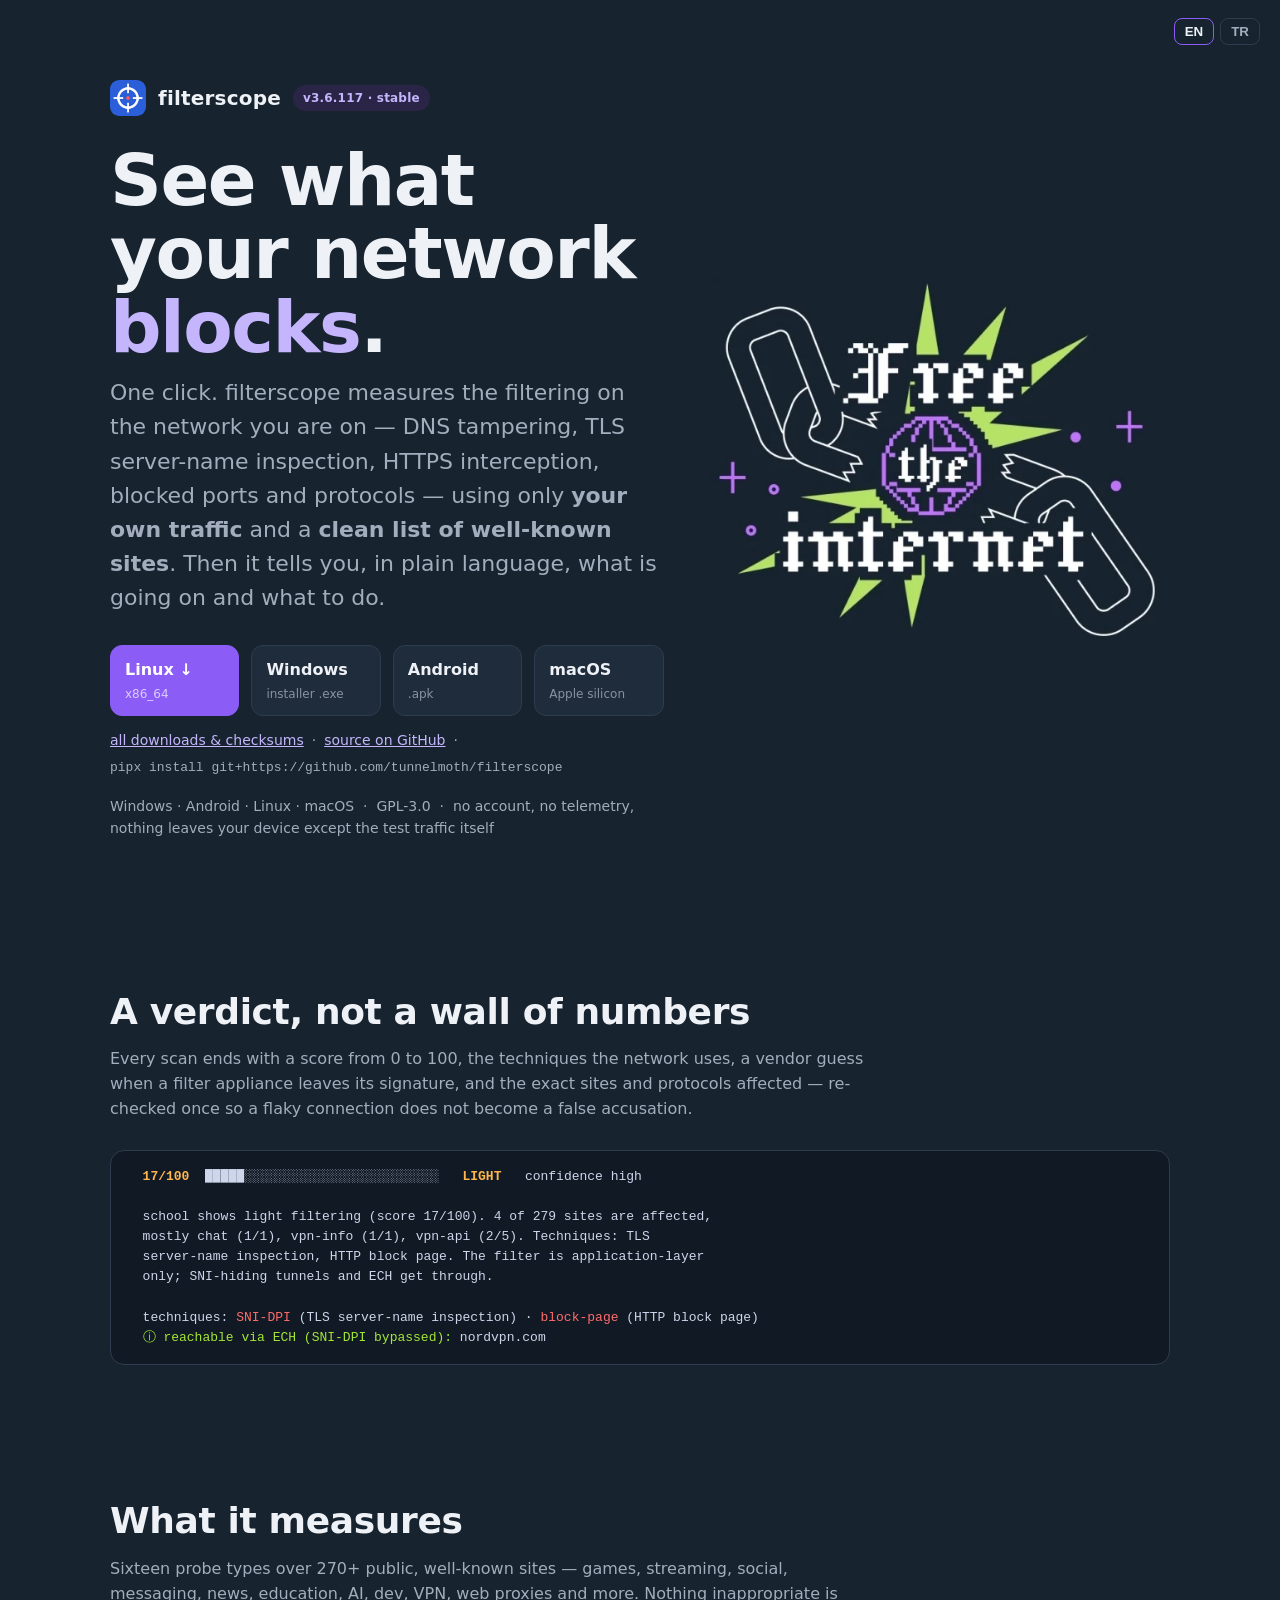
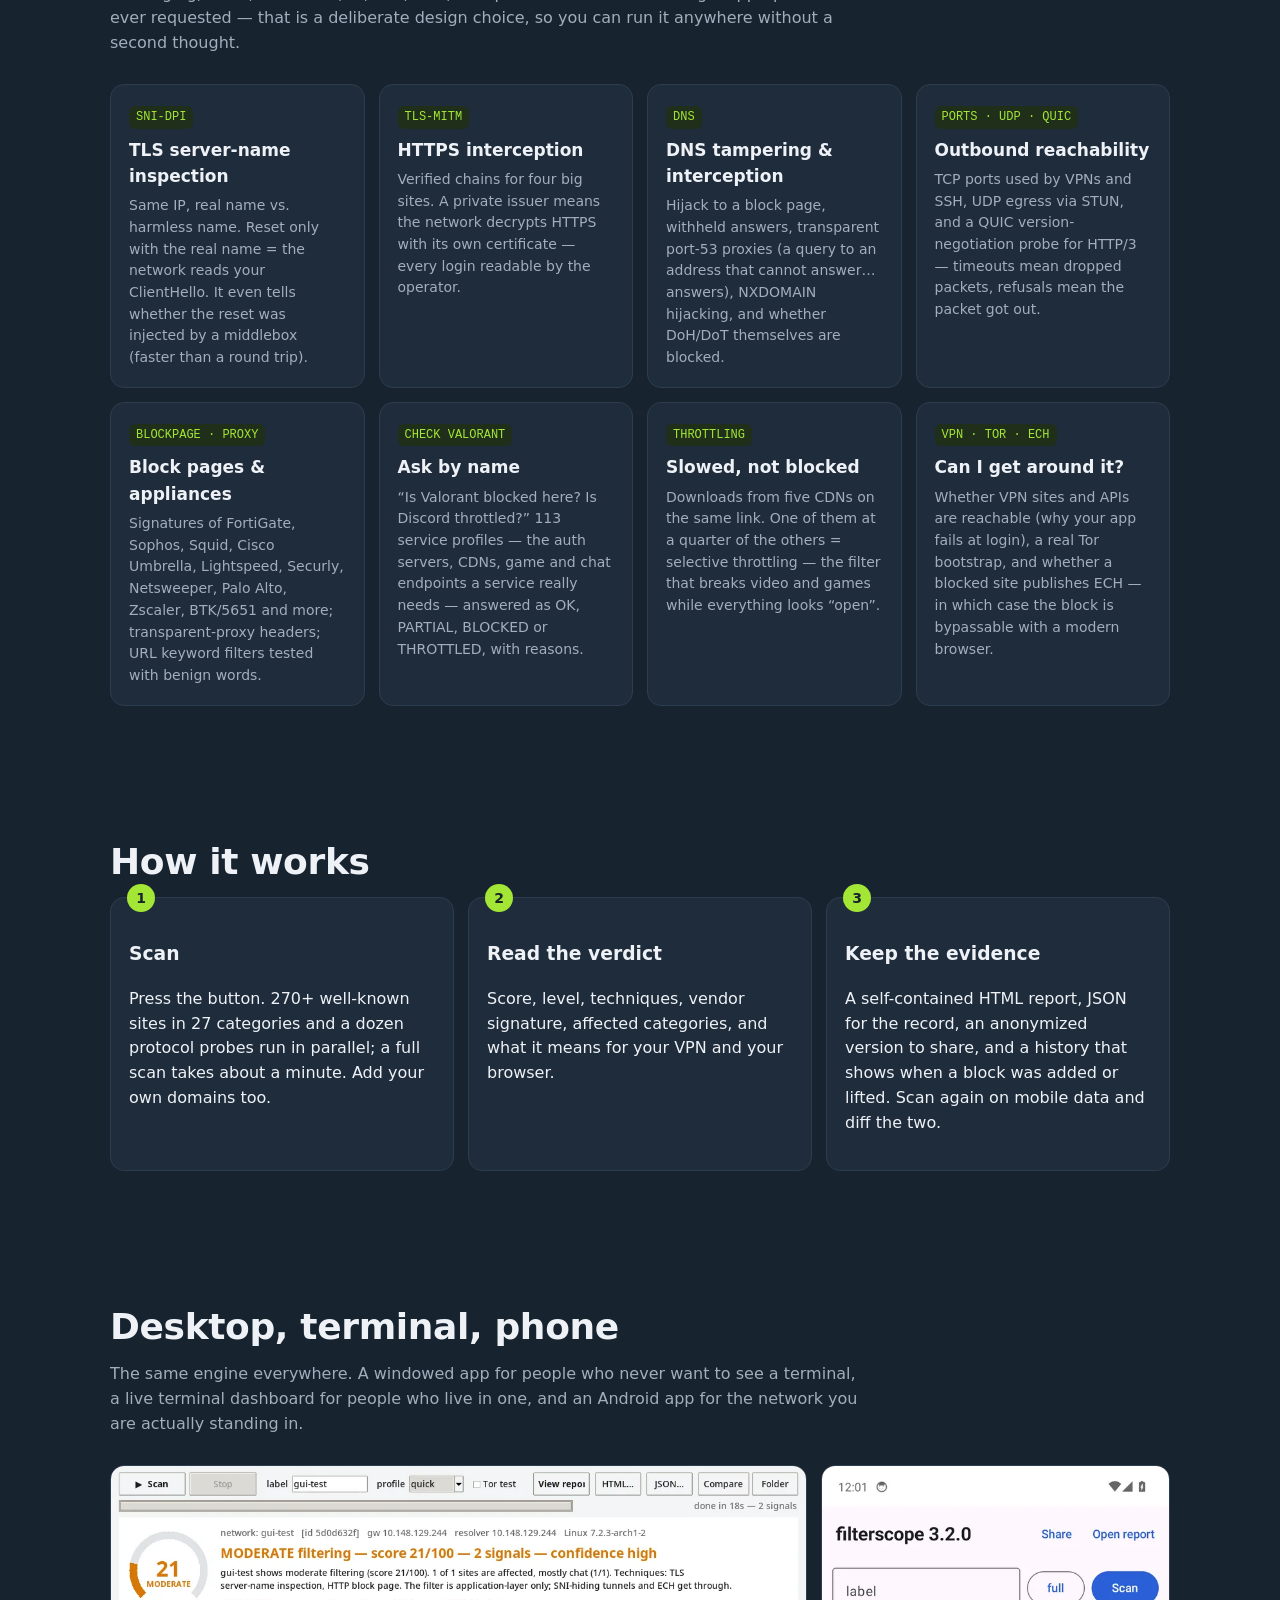
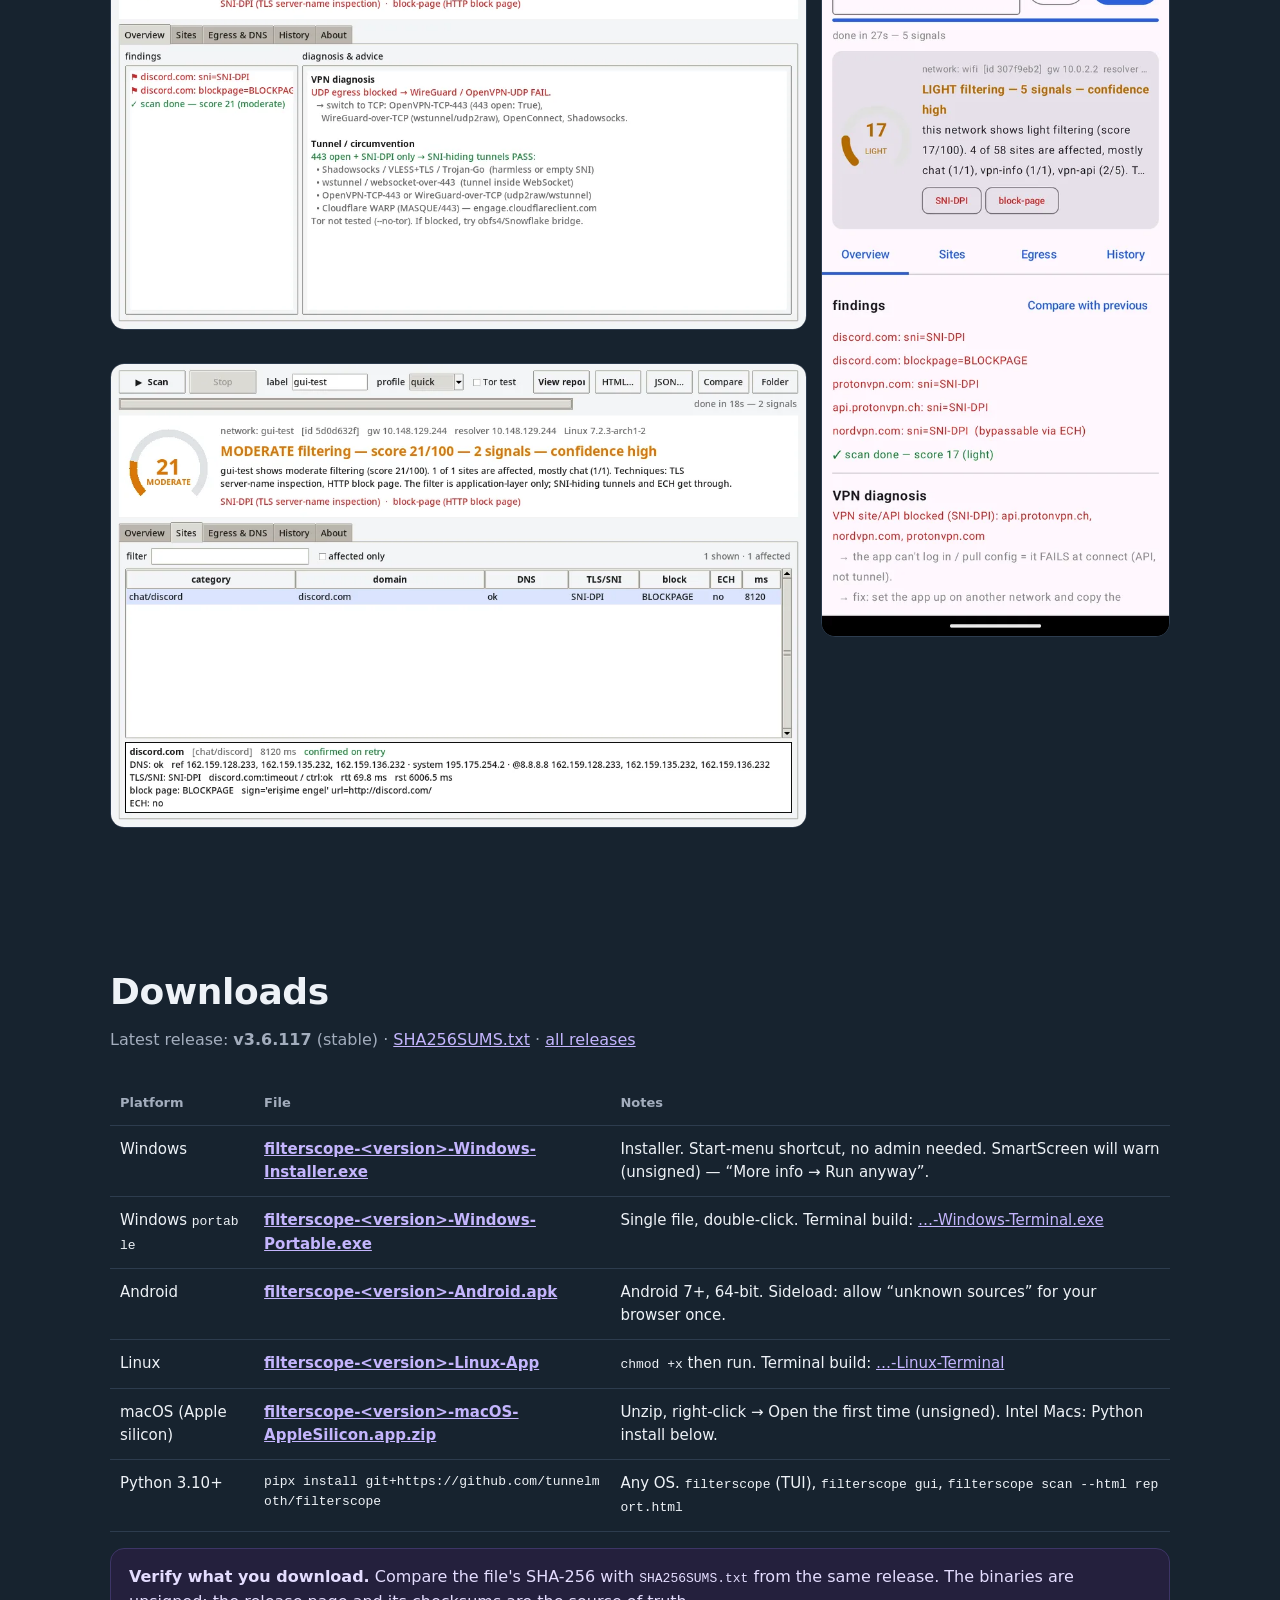
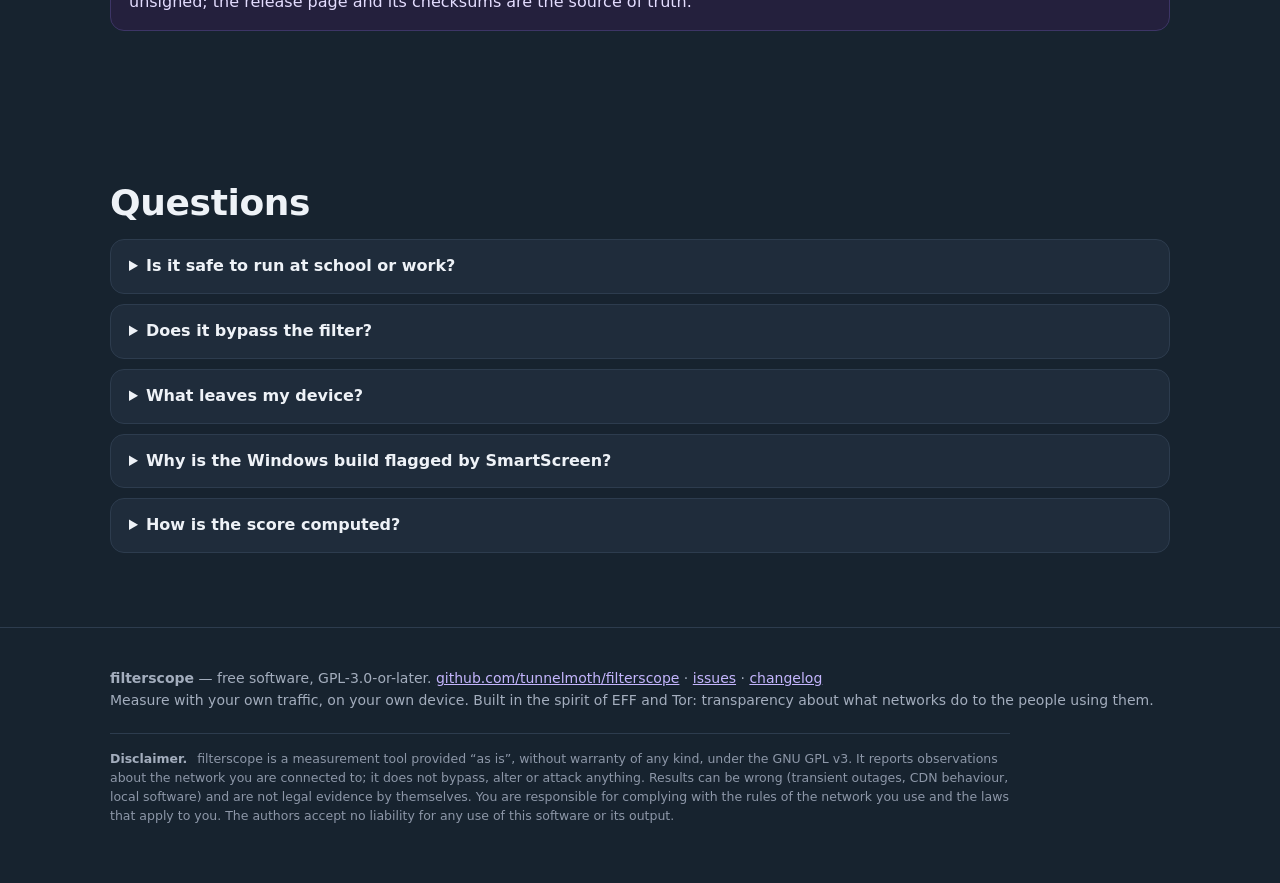
==== docs/index.html @ bafc552a "site: artwork cropped to content bounds" ====
<!doctype html>
<html lang="en">
<head>
<meta charset="utf-8">
<meta name="viewport" content="width=device-width,initial-scale=1">
<title>filterscope — see what your network blocks</title>
<meta name="description" content="filterscope measures the filtering and censorship on the network you are connected to, using only your own traffic and a clean list of well-known sites. Windows, Android, Linux, macOS. Free software.">
<meta property="og:title" content="filterscope — see what your network blocks">
<meta property="og:description" content="Measure DNS tampering, SNI-DPI, TLS interception, blocked ports and more. One click, evidence you can share.">
<meta property="og:image" content="assets/gui-overview.webp">
<meta http-equiv="Content-Security-Policy" content="default-src 'self'; connect-src https://api.github.com; img-src 'self' data:; style-src 'self'; script-src 'self'; base-uri 'none'; form-action 'none'; frame-ancestors 'none'">
<meta name="referrer" content="strict-origin-when-cross-origin">
<meta name="theme-color" content="#17232f">
<link rel="icon" href="assets/icon.png">
<link rel="stylesheet" href="assets/site.css?v=3.6.117">
</head>
<body>

<header class="hero">
  <div class="lang"><button id="lang-en" class="on" type="button">EN</button><button id="lang-tr" type="button">TR</button></div>
  <div class="wrap"><div class="txt">
    <div class="brand"><img src="assets/icon.png" alt=""> filterscope <span class="pill" id="ver">v3.6.117 · stable</span></div>
    <h1 data-en>See what your network <span>blocks</span>.</h1>
    <h1 data-tr>Ağının neyi <span>engellediğini</span> gör.</h1>
    <p class="lead" data-en>One click. filterscope measures the filtering on the network you are on — DNS tampering, TLS server-name inspection, HTTPS interception, blocked ports and protocols — using only <b>your own traffic</b> and a <b>clean list of well-known sites</b>. Then it tells you, in plain language, what is going on and what to do.</p>
    <p class="lead" data-tr>Tek tık. filterscope bağlı olduğun ağdaki filtrelemeyi ölçer — DNS kurcalama, TLS sunucu-adı denetimi (SNI-DPI), HTTPS'in kırılması, kapalı port ve protokoller — yalnızca <b>kendi trafiğinle</b> ve <b>temiz, tanınmış site listesiyle</b>. Sonra ne olduğunu ve ne yapabileceğini düz cümlelerle söyler.</p>
    <div class="cta" id="cta-row">
      <a class="btn plat" data-os="windows" data-asset="-Windows-Installer.exe" href="https://github.com/tunnelmoth/filterscope/releases/latest"><b>Windows</b><small>installer .exe</small></a>
      <a class="btn plat" data-os="android" data-asset="-Android.apk" href="https://github.com/tunnelmoth/filterscope/releases/latest"><b>Android</b><small>.apk</small></a>
      <a class="btn plat" data-os="linux" data-asset="-Linux-App" href="https://github.com/tunnelmoth/filterscope/releases/latest"><b>Linux</b><small>x86_64</small></a>
      <a class="btn plat" data-os="mac" data-asset="-macOS-AppleSilicon.app.zip" href="https://github.com/tunnelmoth/filterscope/releases/latest"><b>macOS</b><small>Apple silicon</small></a>
    </div>
    <div class="cta2">
      <a href="#downloads"><span data-en>all downloads &amp; checksums</span><span data-tr>tüm indirmeler ve sağlama toplamları</span></a> ·
      <a href="https://github.com/tunnelmoth/filterscope"><span data-en>source on GitHub</span><span data-tr>kaynak kod (GitHub)</span></a> ·
      <span class="mono">pipx install git+https://github.com/tunnelmoth/filterscope</span>
    </div>
    <div class="badges">Windows · Android · Linux · macOS &nbsp;·&nbsp; GPL-3.0 &nbsp;·&nbsp; <span data-en>no account, no telemetry, nothing leaves your device except the test traffic itself</span><span data-tr>hesap yok, telemetri yok; cihazından yalnızca test trafiğinin kendisi çıkar</span></div>
  </div>
  <img class="art" src="assets/bg.webp?v=3.6.117b" alt="" aria-hidden="true" width="562" height="460">
  </div>
</header>

<main class="wrap">

<section id="verdict">
  <h2 data-en>A verdict, not a wall of numbers</h2><h2 data-tr>Sayı yığını değil, hüküm</h2>
  <p class="sub" data-en>Every scan ends with a score from 0 to 100, the techniques the network uses, a vendor guess when a filter appliance leaves its signature, and the exact sites and protocols affected — re-checked once so a flaky connection does not become a false accusation.</p>
  <p class="sub" data-tr>Her tarama 0-100 arası bir skor, ağın kullandığı teknikler, filtre cihazı imza bırakıyorsa üretici tahmini ve etkilenen site/protokollerle biter — bağlantı dalgalanması yanlış suçlamaya dönüşmesin diye her bulgu bir kez daha doğrulanır.</p>
  <div class="verdict">  <b>17/100</b>  █████░░░░░░░░░░░░░░░░░░░░░░░░░   <b>LIGHT</b>   confidence high

  school shows light filtering (score 17/100). 4 of 279 sites are affected,
  mostly chat (1/1), vpn-info (1/1), vpn-api (2/5). Techniques: TLS
  server-name inspection, HTTP block page. The filter is application-layer
  only; SNI-hiding tunnels and ECH get through.

  techniques: <i>SNI-DPI</i> (TLS server-name inspection) · <i>block-page</i> (HTTP block page)
  <u>ⓘ reachable via ECH (SNI-DPI bypassed):</u> nordvpn.com</div>
</section>

<section id="what">
  <h2 data-en>What it measures</h2><h2 data-tr>Ne ölçer</h2>
  <p class="sub" data-en>Sixteen probe types over 270+ public, well-known sites — games, streaming, social, messaging, news, education, AI, dev, VPN, web proxies and more. Nothing inappropriate is ever requested — that is a deliberate design choice, so you can run it anywhere without a second thought.</p>
  <p class="sub" data-tr>270+ herkese açık, tanınmış site üzerinde on altı ölçüm türü — oyun, yayın, sosyal, mesajlaşma, haber, eğitim, AI, geliştirici, VPN, web proxy ve fazlası. Uygunsuz hiçbir şey istenmez — bilinçli bir tasarım kararı; her yerde gönül rahatlığıyla çalıştırabilirsin.</p>
  <div class="grid">
    <div class="card"><span class="k">SNI-DPI</span><h3 data-en>TLS server-name inspection</h3><h3 data-tr>TLS sunucu-adı denetimi</h3><p data-en>Same IP, real name vs. harmless name. Reset only with the real name = the network reads your ClientHello. It even tells whether the reset was injected by a middlebox (faster than a round trip).</p><p data-tr>Aynı IP, gerçek ad ile zararsız ad. Sadece gerçek adda kopuyorsa ağ ClientHello'nu okuyor demektir. Kopuşun yol üstündeki bir cihazdan enjekte edilip edilmediğini bile söyler (gidiş-dönüşten hızlı).</p></div>
    <div class="card"><span class="k">TLS-MITM</span><h3 data-en>HTTPS interception</h3><h3 data-tr>HTTPS'in kırılması</h3><p data-en>Verified chains for four big sites. A private issuer means the network decrypts HTTPS with its own certificate — every login readable by the operator.</p><p data-tr>Dört büyük site için doğrulanmış sertifika zinciri. Özel bir imzalayıcı çıkarsa ağ HTTPS'i kendi sertifikasıyla çözüyor — her giriş işletmeci tarafından okunabilir.</p></div>
    <div class="card"><span class="k">DNS</span><h3 data-en>DNS tampering &amp; interception</h3><h3 data-tr>DNS kurcalama ve müdahale</h3><p data-en>Hijack to a block page, withheld answers, transparent port-53 proxies (a query to an address that cannot answer… answers), NXDOMAIN hijacking, and whether DoH/DoT themselves are blocked.</p><p data-tr>Engel sayfasına yönlendirme, yutulan cevaplar, port-53'e transparan müdahale (cevap veremeyecek bir adrese sorgu… cevap veriyor), NXDOMAIN kaçırma ve DoH/DoT'un kendisinin engellenip engellenmediği.</p></div>
    <div class="card"><span class="k">PORTS · UDP · QUIC</span><h3 data-en>Outbound reachability</h3><h3 data-tr>Dışa erişim</h3><p data-en>TCP ports used by VPNs and SSH, UDP egress via STUN, and a QUIC version-negotiation probe for HTTP/3 — timeouts mean dropped packets, refusals mean the packet got out.</p><p data-tr>VPN ve SSH'nin kullandığı TCP portları, STUN ile UDP çıkışı ve HTTP/3 için QUIC sürüm-pazarlığı sondası — zaman aşımı düşürülen paket, red ise paketin çıkabildiği anlamına gelir.</p></div>
    <div class="card"><span class="k">BLOCKPAGE · PROXY</span><h3 data-en>Block pages &amp; appliances</h3><h3 data-tr>Engel sayfaları ve cihazlar</h3><p data-en>Signatures of FortiGate, Sophos, Squid, Cisco Umbrella, Lightspeed, Securly, Netsweeper, Palo Alto, Zscaler, BTK/5651 and more; transparent-proxy headers; URL keyword filters tested with benign words.</p><p data-tr>FortiGate, Sophos, Squid, Cisco Umbrella, Lightspeed, Securly, Netsweeper, Palo Alto, Zscaler, BTK/5651 ve daha fazlasının imzaları; transparan proxy başlıkları; zararsız kelimelerle test edilen URL anahtar-kelime filtreleri.</p></div>
    <div class="card"><span class="k">CHECK VALORANT</span><h3 data-en>Ask by name</h3><h3 data-tr>İsimle sor</h3><p data-en>“Is Valorant blocked here? Is Discord throttled?” 113 service profiles — the auth servers, CDNs, game and chat endpoints a service really needs — answered as OK, PARTIAL, BLOCKED or THROTTLED, with reasons.</p><p data-tr>“Valorant burada engelli mi? Discord kısılıyor mu?” 113 servis profili — bir servisin gerçekten ihtiyaç duyduğu auth sunucuları, CDN'ler, oyun ve sohbet uç noktaları — OK, KISMEN, ENGELLİ veya KISITLI olarak, nedenleriyle.</p></div>
    <div class="card"><span class="k">THROTTLING</span><h3 data-en>Slowed, not blocked</h3><h3 data-tr>Engellenmemiş, kısılmış</h3><p data-en>Downloads from five CDNs on the same link. One of them at a quarter of the others = selective throttling — the filter that breaks video and games while everything looks “open”.</p><p data-tr>Aynı hat üzerinden beş CDN'den indirme. Biri diğerlerinin çeyreğindeyse seçici kısıtlama var — her şey “açık” görünürken videoyu ve oyunu bozan filtre.</p></div>
    <div class="card"><span class="k">VPN · TOR · ECH</span><h3 data-en>Can I get around it?</h3><h3 data-tr>Aşabilir miyim?</h3><p data-en>Whether VPN sites and APIs are reachable (why your app fails at login), a real Tor bootstrap, and whether a blocked site publishes ECH — in which case the block is bypassable with a modern browser.</p><p data-tr>VPN siteleri ve API'leri erişilebilir mi (uygulaman neden girişte takılıyor), gerçek bir Tor bootstrap'i ve engelli sitenin ECH yayınlayıp yayınlamadığı — yayınlıyorsa engel modern bir tarayıcıyla aşılabilir.</p></div>
  </div>
</section>

<section id="how">
  <h2 data-en>How it works</h2><h2 data-tr>Nasıl çalışır</h2>
  <div class="steps">
    <div class="step"><h3 data-en>Scan</h3><h3 data-tr>Tara</h3><p data-en>Press the button. 270+ well-known sites in 27 categories and a dozen protocol probes run in parallel; a full scan takes about a minute. Add your own domains too.</p><p data-tr>Düğmeye bas. 27 kategoride 270+ tanınmış site ve bir düzine protokol sondası paralel koşar; tam tarama yaklaşık bir dakika. Kendi domainlerini de ekleyebilirsin.</p></div>
    <div class="step"><h3 data-en>Read the verdict</h3><h3 data-tr>Hükmü oku</h3><p data-en>Score, level, techniques, vendor signature, affected categories, and what it means for your VPN and your browser.</p><p data-tr>Skor, seviye, teknikler, üretici imzası, etkilenen kategoriler ve VPN'in ile tarayıcın için ne anlama geldiği.</p></div>
    <div class="step"><h3 data-en>Keep the evidence</h3><h3 data-tr>Kanıtı sakla</h3><p data-en>A self-contained HTML report, JSON for the record, an anonymized version to share, and a history that shows when a block was added or lifted. Scan again on mobile data and diff the two.</p><p data-tr>Kendi başına açılan HTML rapor, kayıt için JSON, paylaşmak için anonim sürüm ve engelin ne zaman eklenip kaldırıldığını gösteren geçmiş. Mobil veride tekrar tara, ikisini karşılaştır.</p></div>
  </div>
</section>

<section id="shots">
  <h2 data-en>Desktop, terminal, phone</h2><h2 data-tr>Masaüstü, terminal, telefon</h2>
  <p class="sub" data-en>The same engine everywhere. A windowed app for people who never want to see a terminal, a live terminal dashboard for people who live in one, and an Android app for the network you are actually standing in.</p>
  <p class="sub" data-tr>Her yerde aynı motor. Terminal görmek istemeyenler için pencereli uygulama, terminalde yaşayanlar için canlı pano ve gerçekten içinde durduğun ağ için Android uygulaması.</p>
  <div class="shots">
    <div><img src="assets/gui-overview.webp" alt="filterscope desktop window: score gauge, verdict, findings and advice" loading="lazy"><br><br><img src="assets/gui-sites.webp" alt="filterscope desktop window: sites tab with per-site DNS / TLS-SNI / block page verdicts" loading="lazy"></div>
    <div><img src="assets/android.webp" alt="filterscope Android app showing a scan result" loading="lazy"></div>
  </div>
</section>

<section id="downloads">
  <h2 data-en>Downloads</h2><h2 data-tr>İndir</h2>
  <p class="sub"><span data-en>Latest release:</span><span data-tr>Son sürüm:</span> <b id="ver2">v3.6.117</b> (stable) · <a id="sums" data-asset="SHA256SUMS.txt" href="https://github.com/tunnelmoth/filterscope/releases/latest">SHA256SUMS.txt</a> · <a href="https://github.com/tunnelmoth/filterscope/releases">all releases</a></p>
  <div class="tablewrap"><table id="dl">
    <thead><tr><th data-en>Platform</th><th data-tr>Platform</th><th data-en>File</th><th data-tr>Dosya</th><th data-en>Notes</th><th data-tr>Not</th></tr></thead>
    <tbody>
      <tr><td>Windows</td><td><a class="dl" data-asset="-Windows-Installer.exe" href="https://github.com/tunnelmoth/filterscope/releases/latest">filterscope-&lt;version&gt;-Windows-Installer.exe</a></td><td data-en>Installer. Start-menu shortcut, no admin needed. SmartScreen will warn (unsigned) — “More info → Run anyway”.</td><td data-tr>Kurulum. Başlat menüsü kısayolu, yönetici gerekmez. SmartScreen uyarır (imzasız) — “Daha fazla bilgi → Yine de çalıştır”.</td></tr>
      <tr><td>Windows <span class="mono">portable</span></td><td><a class="dl" data-asset="-Windows-Portable.exe" href="https://github.com/tunnelmoth/filterscope/releases/latest">filterscope-&lt;version&gt;-Windows-Portable.exe</a></td><td data-en>Single file, double-click. Terminal build: <a data-asset="-Windows-Terminal.exe" href="https://github.com/tunnelmoth/filterscope/releases/latest">…-Windows-Terminal.exe</a></td><td data-tr>Tek dosya, çift tık. Terminal sürümü: <a data-asset="-Windows-Terminal.exe" href="https://github.com/tunnelmoth/filterscope/releases/latest">…-Windows-Terminal.exe</a></td></tr>
      <tr><td>Android</td><td><a class="dl" data-asset="-Android.apk" href="https://github.com/tunnelmoth/filterscope/releases/latest">filterscope-&lt;version&gt;-Android.apk</a></td><td data-en>Android 7+, 64-bit. Sideload: allow “unknown sources” for your browser once.</td><td data-tr>Android 7+, 64-bit. Elle kurulum: tarayıcın için “bilinmeyen kaynaklar”a bir kez izin ver.</td></tr>
      <tr><td>Linux</td><td><a class="dl" data-asset="-Linux-App" href="https://github.com/tunnelmoth/filterscope/releases/latest">filterscope-&lt;version&gt;-Linux-App</a></td><td data-en><span class="mono">chmod +x</span> then run. Terminal build: <a data-asset="-Linux-Terminal" href="https://github.com/tunnelmoth/filterscope/releases/latest">…-Linux-Terminal</a></td><td data-tr><span class="mono">chmod +x</span> sonra çalıştır. Terminal sürümü: <a data-asset="-Linux-Terminal" href="https://github.com/tunnelmoth/filterscope/releases/latest">…-Linux-Terminal</a></td></tr>
      <tr><td>macOS (Apple silicon)</td><td><a class="dl" data-asset="-macOS-AppleSilicon.app.zip" href="https://github.com/tunnelmoth/filterscope/releases/latest">filterscope-&lt;version&gt;-macOS-AppleSilicon.app.zip</a></td><td data-en>Unzip, right-click → Open the first time (unsigned). Intel Macs: Python install below.</td><td data-tr>Aç, ilk seferde sağ tık → Aç (imzasız). Intel Mac: aşağıdaki Python kurulumu.</td></tr>
      <tr><td>Python 3.10+</td><td class="mono">pipx install git+https://github.com/tunnelmoth/filterscope</td><td data-en>Any OS. <span class="mono">filterscope</span> (TUI), <span class="mono">filterscope gui</span>, <span class="mono">filterscope scan --html report.html</span></td><td data-tr>Her OS. <span class="mono">filterscope</span> (TUI), <span class="mono">filterscope gui</span>, <span class="mono">filterscope scan --html rapor.html</span></td></tr>
    </tbody>
  </table></div>
  <p class="note" style="margin-top:16px" data-en><b>Verify what you download.</b> Compare the file's SHA-256 with <span class="mono">SHA256SUMS.txt</span> from the same release. The binaries are unsigned; the release page and its checksums are the source of truth.</p>
  <p class="note" style="margin-top:16px" data-tr><b>İndirdiğini doğrula.</b> Dosyanın SHA-256'sını aynı sürümdeki <span class="mono">SHA256SUMS.txt</span> ile karşılaştır. İkili dosyalar imzasız; gerçek kaynak release sayfası ve sağlama toplamlarıdır.</p>
</section>

<section id="faq" class="faq">
  <h2 data-en>Questions</h2><h2 data-tr>Sorular</h2>
  <details><summary data-en>Is it safe to run at school or work?</summary><summary data-tr>Okulda / işte çalıştırmak güvenli mi?</summary><p data-en>It only connects to well-known public sites (Wikipedia, BBC, GitHub, Signal, Khan Academy, WHO…) and public test endpoints, the way a browser would. It never requests inappropriate content and never tries to break anything — it observes. Whether you are allowed to run software on a given network is a question for that network's rules, not for us.</p><p data-tr>Yalnızca tanınmış herkese açık sitelere (Wikipedia, BBC, GitHub, Signal, Khan Academy, WHO…) ve herkese açık test uç noktalarına, bir tarayıcı gibi bağlanır. Asla uygunsuz içerik istemez, hiçbir şeyi kırmaya çalışmaz — gözlemler. Bir ağda yazılım çalıştırmaya izinli olup olmadığın o ağın kurallarına bağlıdır.</p></details>
  <details><summary data-en>Does it bypass the filter?</summary><summary data-tr>Filtreyi aşıyor mu?</summary><p data-en>No. It measures and explains. The advice section tells you which kinds of tunnel would or would not work on this network, and the Linux build can drive Cloudflare WARP — but filterscope itself changes nothing on your device or the network.</p><p data-tr>Hayır. Ölçer ve açıklar. Tavsiye bölümü bu ağda hangi tür tünelin çalışıp çalışmayacağını söyler, Linux sürümü Cloudflare WARP'ı sürebilir — ama filterscope'un kendisi cihazında veya ağda hiçbir şeyi değiştirmez.</p></details>
  <details><summary data-en>What leaves my device?</summary><summary data-tr>Cihazımdan ne çıkıyor?</summary><p data-en>Only the test traffic itself: DNS queries, TLS handshakes and small HTTP requests to the sites in the list, plus one request to 1.1.1.1 to learn your public country and Cloudflare colo. No account, no telemetry, no reporting server. Reports stay in a folder on your device until you share them.</p><p data-tr>Yalnızca test trafiğinin kendisi: listedeki sitelere DNS sorguları, TLS el sıkışmaları ve küçük HTTP istekleri, artı ülke ve Cloudflare noktanı öğrenmek için 1.1.1.1'e tek istek. Hesap yok, telemetri yok, rapor sunucusu yok. Raporlar sen paylaşana kadar cihazındaki bir klasörde durur.</p></details>
  <details><summary data-en>Why is the Windows build flagged by SmartScreen?</summary><summary data-tr>Windows sürümünü SmartScreen neden işaretliyor?</summary><p data-en>Because it is not code-signed with a paid certificate. Verify the SHA-256 against the release's checksum file, then “More info → Run anyway”. The full source is on GitHub and the binaries are built by GitHub's own CI from that source.</p><p data-tr>Ücretli bir sertifikayla kod-imzalı olmadığı için. SHA-256'yı sürümün sağlama dosyasıyla doğrula, sonra “Daha fazla bilgi → Yine de çalıştır”. Kaynağın tamamı GitHub'da; ikili dosyaları GitHub'ın kendi CI'ı o kaynaktan derler.</p></details>
  <details><summary data-en>How is the score computed?</summary><summary data-tr>Skor nasıl hesaplanıyor?</summary><p data-en>Share of affected sites (up to 50 points, damped for small scans) + a weight per technique (TLS interception weighs most) + 2 per blocked port, capped at 100. 0 clean · 1-19 light · 20-44 moderate · 45-69 heavy · 70+ severe. Every positive site result is re-tested once; results that do not reproduce are dropped.</p><p data-tr>Etkilenen site oranı (en fazla 50 puan, küçük taramalarda sönümlü) + teknik başına ağırlık (HTTPS kırma en ağırı) + engelli port başına 2, üst sınır 100. 0 temiz · 1-19 hafif · 20-44 orta · 45-69 ağır · 70+ şiddetli. Pozitif her site sonucu bir kez daha test edilir; tekrar etmeyenler düşer.</p></details>
</section>

</main>

<footer><div class="wrap">
  <div><b>filterscope</b> — <span data-en>free software, GPL-3.0-or-later.</span><span data-tr>özgür yazılım, GPL-3.0-or-later.</span> <a href="https://github.com/tunnelmoth/filterscope">github.com/tunnelmoth/filterscope</a> · <a href="https://github.com/tunnelmoth/filterscope/issues">issues</a> · <a href="https://github.com/tunnelmoth/filterscope/blob/main/CHANGELOG.md">changelog</a></div>
  <div style="margin-top:8px" data-en>Measure with your own traffic, on your own device. Built in the spirit of EFF and Tor: transparency about what networks do to the people using them.</div>
  <div style="margin-top:8px" data-tr>Kendi trafiğinle, kendi cihazında ölç. EFF ve Tor ruhuyla: ağların, kullananlarına ne yaptığı konusunda şeffaflık.</div>
  <div class="disclaimer">
    <b data-en>Disclaimer.</b><b data-tr>Sorumluluk reddi.</b>
    <span data-en>filterscope is a measurement tool provided “as is”, without warranty of any kind, under the GNU GPL v3. It reports observations about the network you are connected to; it does not bypass, alter or attack anything. Results can be wrong (transient outages, CDN behaviour, local software) and are not legal evidence by themselves. You are responsible for complying with the rules of the network you use and the laws that apply to you. The authors accept no liability for any use of this software or its output.</span>
    <span data-tr>filterscope bir ölçüm aracıdır; GNU GPL v3 altında, hiçbir garanti olmaksızın “olduğu gibi” sunulur. Bağlı olduğun ağa ilişkin gözlemleri raporlar; hiçbir şeyi aşmaz, değiştirmez veya saldırmaz. Sonuçlar hatalı olabilir (geçici kesintiler, CDN davranışı, yerel yazılımlar) ve tek başına hukuki delil değildir. Kullandığın ağın kurallarına ve tabi olduğun yasalara uymak senin sorumluluğundadır. Yazarlar bu yazılımın veya çıktısının herhangi bir kullanımından sorumluluk kabul etmez.</span>
  </div>
</div></footer>

<script src="assets/site.js?v=3.6.117"></script>
</body>
</html>
---- docs/assets/site.css ----
:root{--bg:#17232f;--fg:#eef2f7;--mut:#a3adbd;--acc:#8b5cf6;--acc2:#c4b5fd;--ok:#a3e635;--bad:#ff6b6b;--warn:#ffb74d;--card:#1f2c3b;--line:#2d3c4e;--r:14px}
*{box-sizing:border-box}html{scroll-behavior:smooth}
html,body{overflow-x:hidden;max-width:100%}
body{margin:0;font:16px/1.55 system-ui,-apple-system,"Segoe UI",Roboto,sans-serif;background:var(--bg);color:var(--fg)}
a{color:var(--acc2)}
.wrap{max-width:1100px;margin:0 auto;padding:0 20px}
header.hero{position:relative;min-height:88vh;display:flex;align-items:center;overflow:hidden;background:var(--bg)}
header.hero .wrap{position:relative;padding:80px 20px;width:100%;display:flex;align-items:center;gap:40px}
header.hero .art{display:block;flex:0 1 480px;max-width:min(480px,44%);width:100%;height:auto}
header.hero .txt{flex:1 1 520px;max-width:760px;min-width:0}
header.hero .txt h1,header.hero .txt .lead{max-width:600px}
@media(max-width:900px){header.hero .wrap{flex-direction:column-reverse;gap:24px;padding-top:56px}header.hero .art{flex:none;width:min(100%,360px);height:auto}}
.brand{display:flex;align-items:center;gap:12px;font-weight:700;font-size:20px;letter-spacing:.2px}
.brand img{width:36px;height:36px;border-radius:9px}
h1{font-size:clamp(38px,7vw,72px);line-height:1.02;margin:28px 0 12px;letter-spacing:-.02em}
h1 span{color:var(--acc2)}
.lead{font-size:clamp(17px,2.2vw,22px);color:var(--mut);max-width:720px;margin:0 0 30px}
.cta{display:flex;flex-wrap:wrap;gap:12px;align-items:center}
.btn{display:inline-flex;align-items:center;gap:10px;padding:14px 22px;border-radius:12px;font-weight:700;text-decoration:none;border:1px solid var(--line);color:var(--fg);background:var(--card);transition:.15s}
.btn:hover{transform:translateY(-1px);border-color:var(--acc)}
.btn.primary{background:var(--acc);border-color:var(--acc);color:#fff;font-size:18px;padding:16px 26px}
.btn.primary:hover{background:#7c4ce6}
.btn small{display:block;font-weight:400;font-size:12px;opacity:.8}
.pill{display:inline-block;padding:4px 10px;border-radius:999px;background:#2a2447;color:var(--acc2);font-size:12px;font-weight:600;margin-right:6px}
.badges{margin-top:18px;color:var(--mut);font-size:14px}
section{padding:64px 0}
h2{font-size:clamp(26px,3.5vw,36px);margin:0 0 8px;letter-spacing:-.01em}
.sub{color:var(--mut);margin:0 0 28px;max-width:760px}
.grid{display:grid;grid-template-columns:repeat(auto-fit,minmax(250px,1fr));gap:14px}
.card{background:var(--card);border:1px solid var(--line);border-radius:var(--r);padding:18px}
.card h3{margin:0 0 6px;font-size:17px}.card p{margin:0;color:var(--mut);font-size:14px}
.card .k{display:inline-block;font-family:ui-monospace,Menlo,Consolas,monospace;font-size:12px;color:var(--ok);background:#1f2f1a;padding:2px 7px;border-radius:6px;margin-bottom:8px}
.steps{display:grid;grid-template-columns:repeat(auto-fit,minmax(240px,1fr));gap:14px;counter-reset:s}
.step{position:relative;padding:22px 18px 18px 18px;background:var(--card);border:1px solid var(--line);border-radius:var(--r)}
.step::before{counter-increment:s;content:counter(s);position:absolute;top:-14px;left:16px;width:28px;height:28px;border-radius:50%;background:var(--ok);color:#17232f;font-weight:800;display:grid;place-items:center;font-size:14px}
.shots{display:grid;grid-template-columns:2fr 1fr;gap:14px;align-items:start}
.shots img{width:100%;border-radius:var(--r);border:1px solid var(--line);background:#000}
@media(max-width:800px){.shots{grid-template-columns:1fr}}
.verdict{font-family:ui-monospace,Menlo,Consolas,monospace;font-size:13px;background:#111a24;border:1px solid var(--line);border-radius:var(--r);padding:16px;overflow:auto;white-space:pre;color:#cdd6ea}
.verdict b{color:var(--warn)}.verdict i{color:var(--bad);font-style:normal}.verdict u{color:var(--ok);text-decoration:none}
table{width:100%;border-collapse:collapse;font-size:15px}
td,th{padding:12px 10px;border-bottom:1px solid var(--line);text-align:left;vertical-align:top}th{color:var(--mut);font-weight:600;font-size:13px}
td a.dl{font-weight:700}
.note{background:#24203d;border:1px solid #3d3566;border-radius:var(--r);padding:16px 18px;color:#e4ddff}
.faq details{background:var(--card);border:1px solid var(--line);border-radius:var(--r);padding:14px 18px;margin-bottom:10px}
.faq summary{cursor:pointer;font-weight:700}.faq p{color:var(--mut);margin:10px 0 0}
footer{padding:40px 0 60px;color:var(--mut);font-size:14px;border-top:1px solid var(--line)}
.lang{position:absolute;top:18px;right:20px;display:flex;gap:6px}
.lang button{background:transparent;border:1px solid var(--line);color:var(--mut);border-radius:8px;padding:5px 10px;cursor:pointer;font-weight:600}
.lang button.on{color:var(--fg);border-color:var(--acc)}
[data-tr]{display:none}html[lang="tr"] [data-en]{display:none}html[lang="tr"] [data-tr]{display:revert}
html[lang="tr"] span[data-tr],html[lang="tr"] a[data-tr],html[lang="tr"] b[data-tr]{display:inline}
.mono{font-family:ui-monospace,Menlo,Consolas,monospace;font-size:13px;word-break:break-all}
.tablewrap{overflow-x:auto;-webkit-overflow-scrolling:touch}
.verdict{max-width:100%}
header.hero{min-height:min(88vh,900px)}

.cta{max-width:760px}
.btn.plat{flex-direction:column;align-items:flex-start;gap:2px;padding:12px 14px;flex:1 1 calc(25% - 9px);min-width:0}
@media(max-width:560px){.btn.plat{flex-basis:calc(50% - 6px)}}
.btn.plat b{font-size:16px}.btn.plat small{color:var(--mut)}
.btn.plat.here{background:var(--acc);border-color:var(--acc);color:#fff}.btn.plat.here small{color:#efe9ff}
.btn.plat.here b::after{content:" ↓"}
.cta2{margin-top:14px;color:var(--mut);font-size:14px;display:flex;flex-wrap:wrap;gap:6px 8px;align-items:center}
.disclaimer{margin-top:22px;padding-top:16px;border-top:1px solid var(--line);font-size:12.5px;line-height:1.5;color:#8d97a8;max-width:900px}
.disclaimer b{color:var(--mut);margin-right:6px}
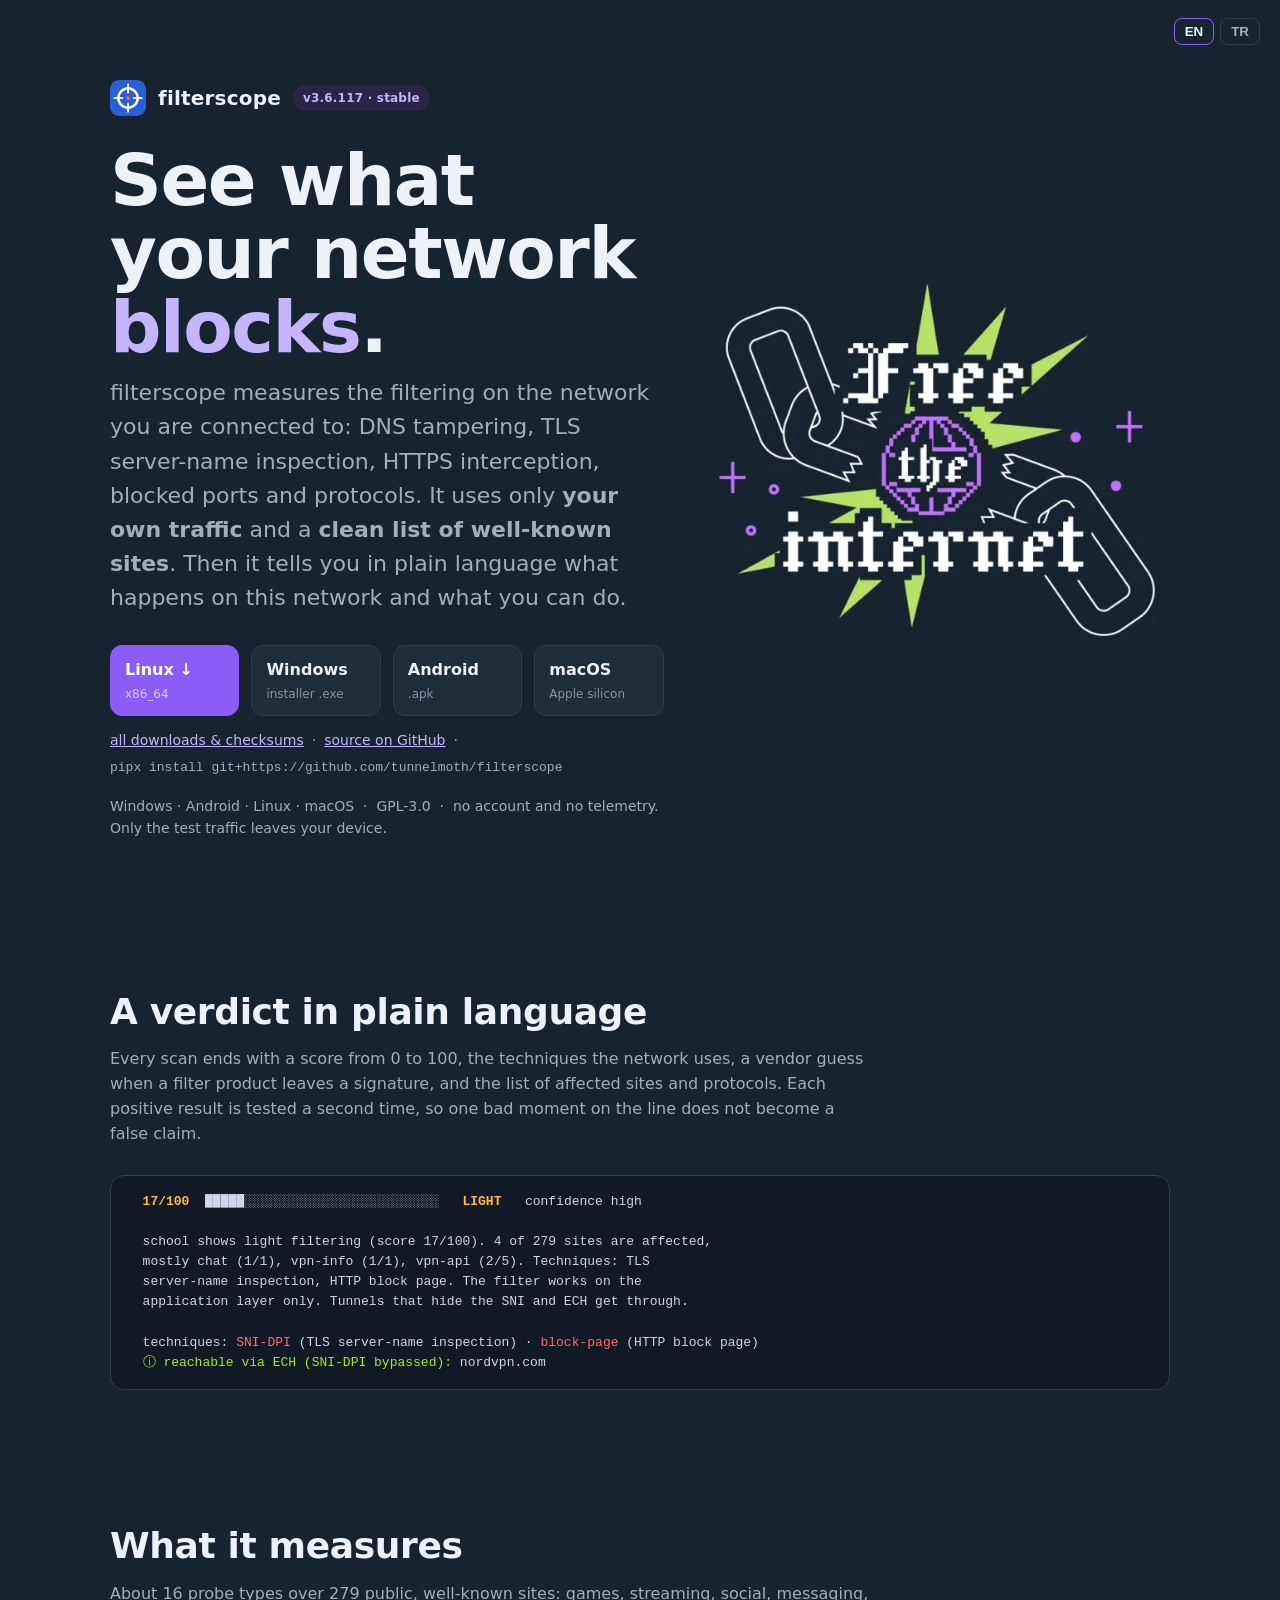
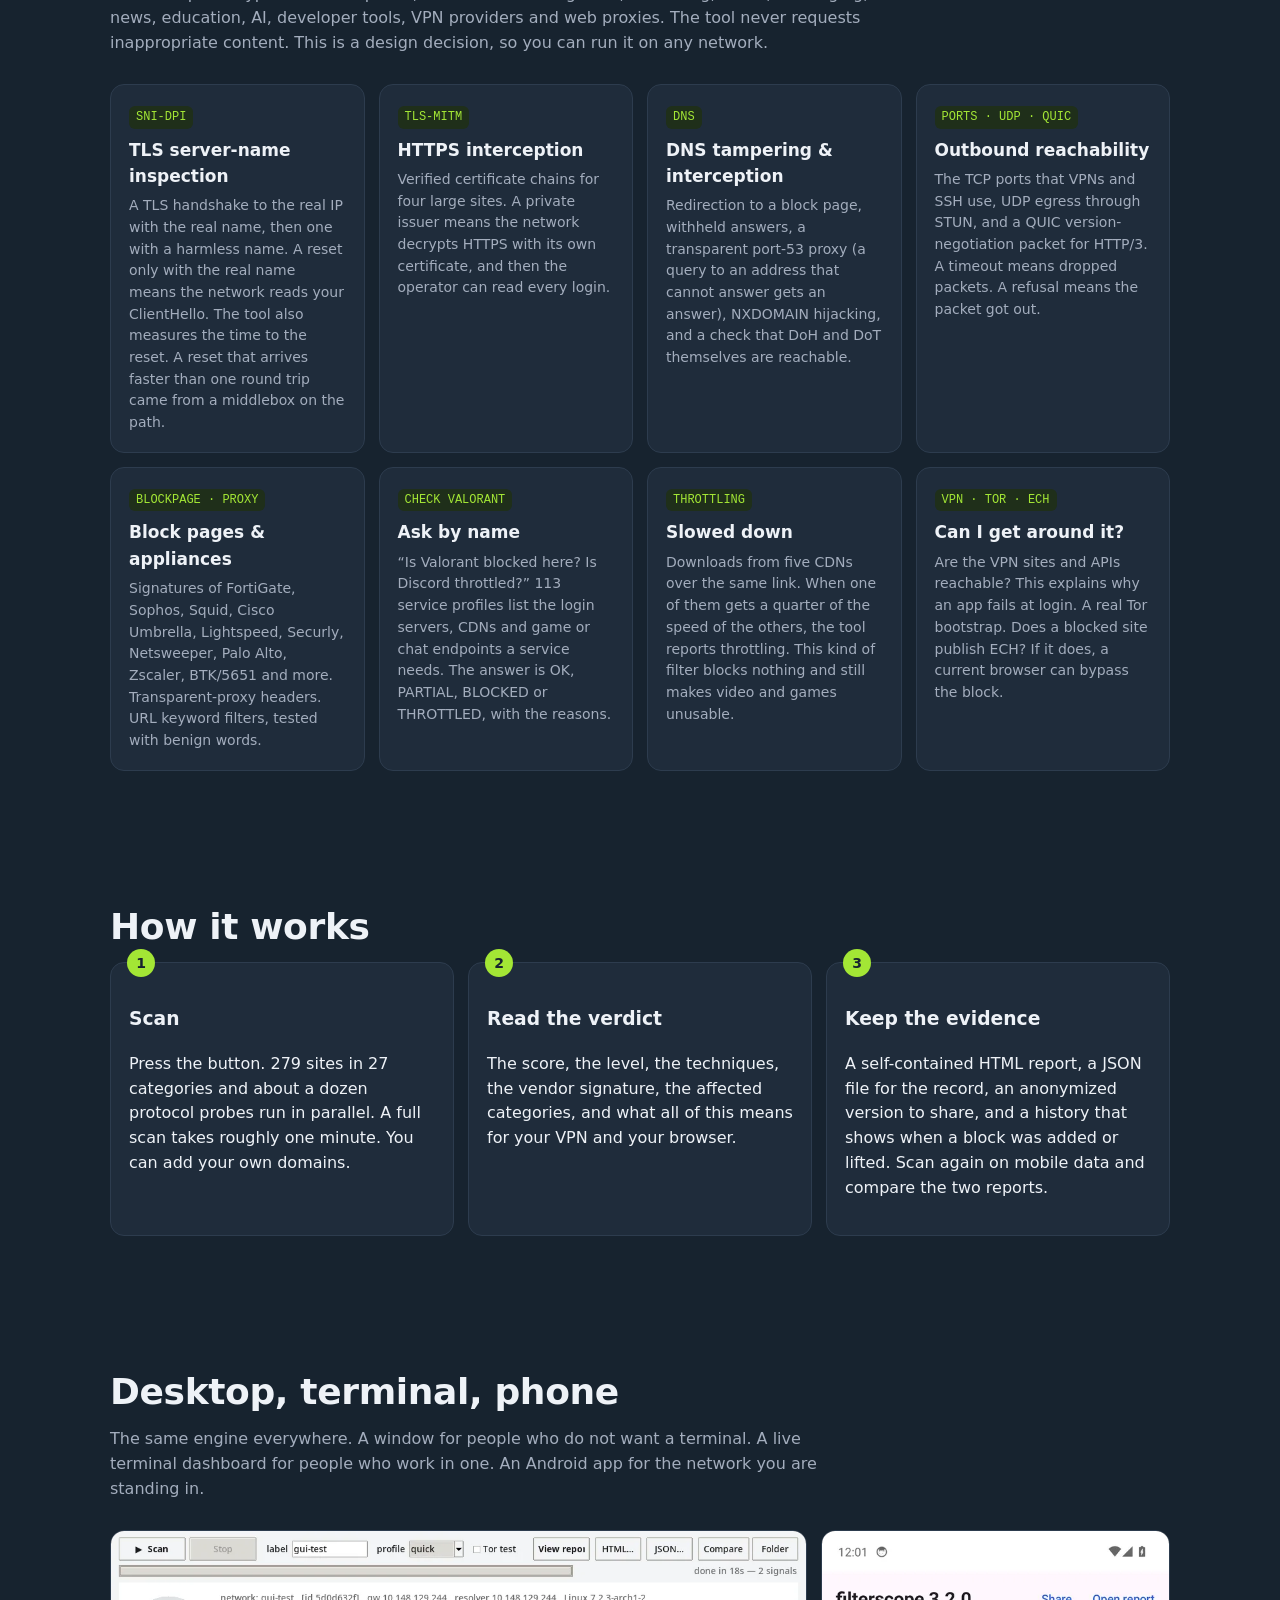
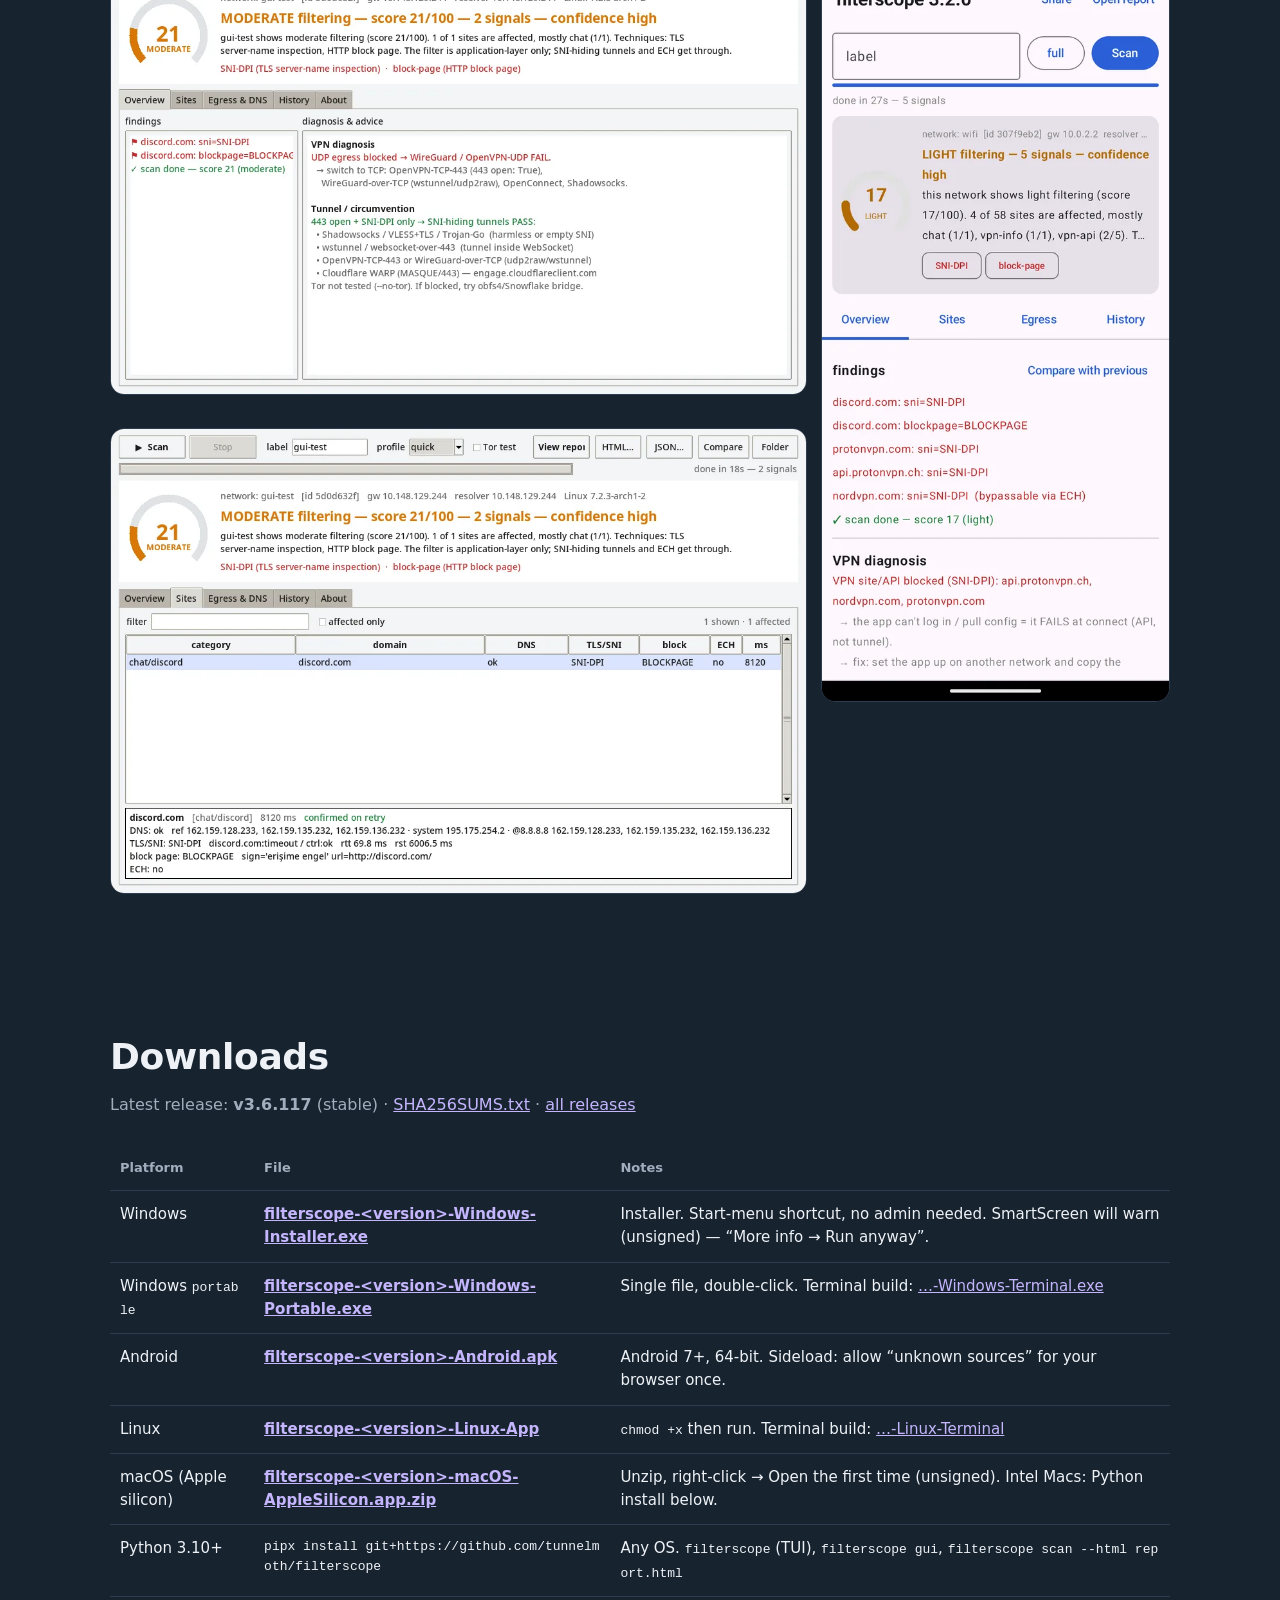
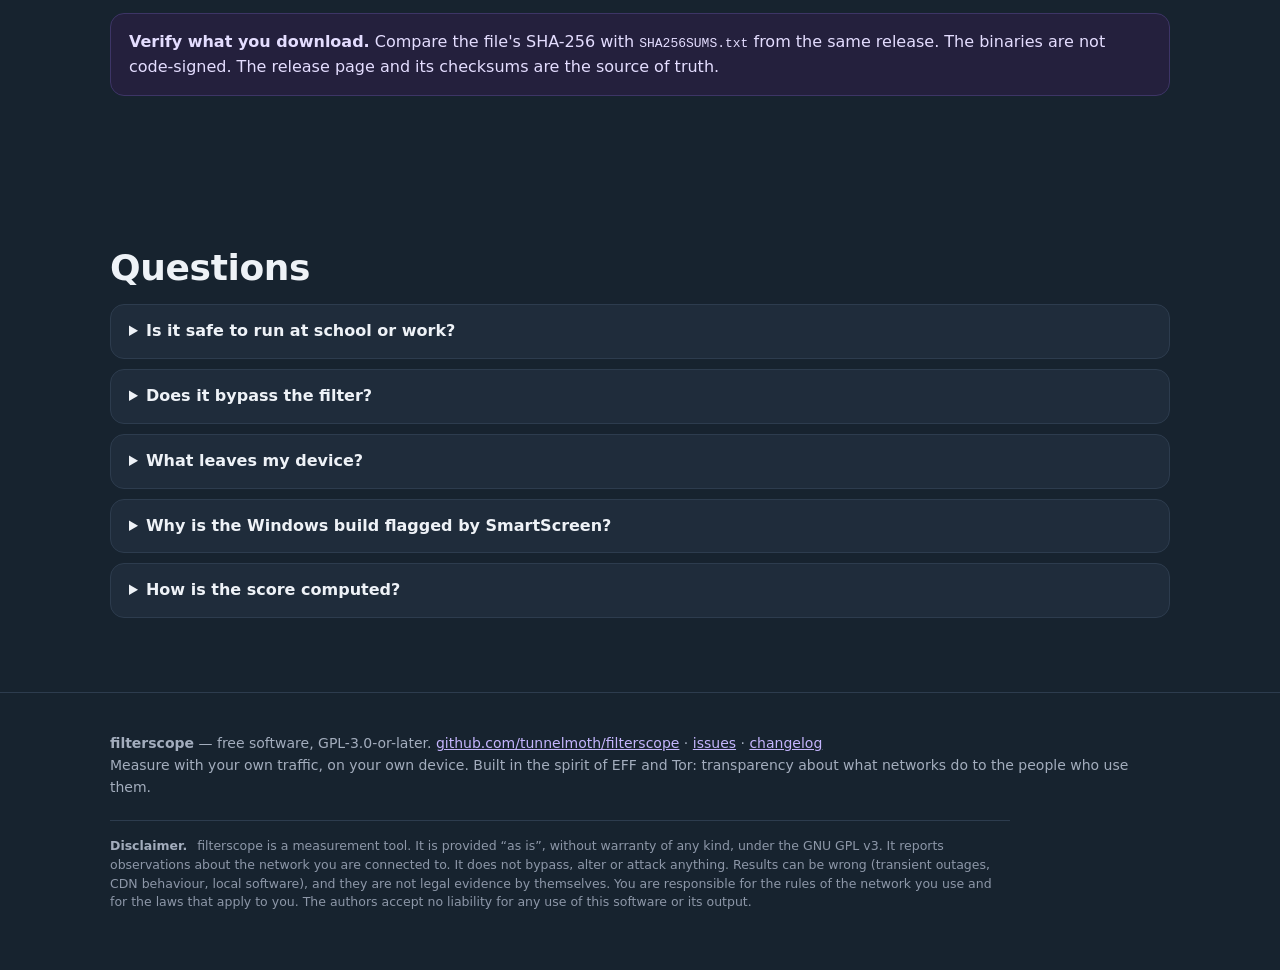
==== commit 32cbab1a: "docs and strings: STE100 register across site (EN/TR), app strings, About/help, SECURITY.md, changel" ====
--- a/docs/index.html
+++ b/docs/index.html
@@ -22,8 +22,8 @@
     <div class="brand"><img src="assets/icon.png" alt=""> filterscope <span class="pill" id="ver">v3.6.117 · stable</span></div>
     <h1 data-en>See what your network <span>blocks</span>.</h1>
     <h1 data-tr>Ağının neyi <span>engellediğini</span> gör.</h1>
-    <p class="lead" data-en>One click. filterscope measures the filtering on the network you are on — DNS tampering, TLS server-name inspection, HTTPS interception, blocked ports and protocols — using only <b>your own traffic</b> and a <b>clean list of well-known sites</b>. Then it tells you, in plain language, what is going on and what to do.</p>
-    <p class="lead" data-tr>Tek tık. filterscope bağlı olduğun ağdaki filtrelemeyi ölçer — DNS kurcalama, TLS sunucu-adı denetimi (SNI-DPI), HTTPS'in kırılması, kapalı port ve protokoller — yalnızca <b>kendi trafiğinle</b> ve <b>temiz, tanınmış site listesiyle</b>. Sonra ne olduğunu ve ne yapabileceğini düz cümlelerle söyler.</p>
+    <p class="lead" data-en>filterscope measures the filtering on the network you are connected to: DNS tampering, TLS server-name inspection, HTTPS interception, blocked ports and protocols. It uses only <b>your own traffic</b> and a <b>clean list of well-known sites</b>. Then it tells you in plain language what happens on this network and what you can do.</p>
+    <p class="lead" data-tr>filterscope, bağlı olduğun ağdaki filtrelemeyi ölçer: DNS kurcalama, TLS sunucu-adı denetimi, HTTPS'in kırılması, kapalı port ve protokoller. Yalnızca <b>kendi trafiğini</b> ve <b>temiz, tanınmış bir site listesini</b> kullanır. Sonra bu ağda ne olduğunu ve ne yapabileceğini düz cümlelerle söyler.</p>
     <div class="cta" id="cta-row">
       <a class="btn plat" data-os="windows" data-asset="-Windows-Installer.exe" href="https://github.com/tunnelmoth/filterscope/releases/latest"><b>Windows</b><small>installer .exe</small></a>
       <a class="btn plat" data-os="android" data-asset="-Android.apk" href="https://github.com/tunnelmoth/filterscope/releases/latest"><b>Android</b><small>.apk</small></a>
@@ -35,7 +35,7 @@
       <a href="https://github.com/tunnelmoth/filterscope"><span data-en>source on GitHub</span><span data-tr>kaynak kod (GitHub)</span></a> ·
       <span class="mono">pipx install git+https://github.com/tunnelmoth/filterscope</span>
     </div>
-    <div class="badges">Windows · Android · Linux · macOS &nbsp;·&nbsp; GPL-3.0 &nbsp;·&nbsp; <span data-en>no account, no telemetry, nothing leaves your device except the test traffic itself</span><span data-tr>hesap yok, telemetri yok; cihazından yalnızca test trafiğinin kendisi çıkar</span></div>
+    <div class="badges">Windows · Android · Linux · macOS &nbsp;·&nbsp; GPL-3.0 &nbsp;·&nbsp; <span data-en>no account and no telemetry. Only the test traffic leaves your device.</span><span data-tr>hesap yok, telemetri yok. Cihazından yalnızca test trafiği çıkar.</span></div>
   </div>
   <img class="art" src="assets/bg.webp?v=3.6.117b" alt="" aria-hidden="true" width="562" height="460">
   </div>
@@ -44,15 +44,15 @@
 <main class="wrap">
 
 <section id="verdict">
-  <h2 data-en>A verdict, not a wall of numbers</h2><h2 data-tr>Sayı yığını değil, hüküm</h2>
-  <p class="sub" data-en>Every scan ends with a score from 0 to 100, the techniques the network uses, a vendor guess when a filter appliance leaves its signature, and the exact sites and protocols affected — re-checked once so a flaky connection does not become a false accusation.</p>
-  <p class="sub" data-tr>Her tarama 0-100 arası bir skor, ağın kullandığı teknikler, filtre cihazı imza bırakıyorsa üretici tahmini ve etkilenen site/protokollerle biter — bağlantı dalgalanması yanlış suçlamaya dönüşmesin diye her bulgu bir kez daha doğrulanır.</p>
+  <h2 data-en>A verdict in plain language</h2><h2 data-tr>Düz cümlelerle bir hüküm</h2>
+  <p class="sub" data-en>Every scan ends with a score from 0 to 100, the techniques the network uses, a vendor guess when a filter product leaves a signature, and the list of affected sites and protocols. Each positive result is tested a second time, so one bad moment on the line does not become a false claim.</p>
+  <p class="sub" data-tr>Her tarama 0 ile 100 arasında bir skor, ağın kullandığı teknikler, filtre ürünü imza bırakıyorsa bir üretici tahmini ve etkilenen site ve protokol listesiyle biter. Her pozitif sonuç ikinci kez test edilir. Böylece hattaki tek bir kötü an yanlış bir iddiaya dönüşmez.</p>
   <div class="verdict">  <b>17/100</b>  █████░░░░░░░░░░░░░░░░░░░░░░░░░   <b>LIGHT</b>   confidence high
 
   school shows light filtering (score 17/100). 4 of 279 sites are affected,
   mostly chat (1/1), vpn-info (1/1), vpn-api (2/5). Techniques: TLS
-  server-name inspection, HTTP block page. The filter is application-layer
-  only; SNI-hiding tunnels and ECH get through.
+  server-name inspection, HTTP block page. The filter works on the
+  application layer only. Tunnels that hide the SNI and ECH get through.
 
   techniques: <i>SNI-DPI</i> (TLS server-name inspection) · <i>block-page</i> (HTTP block page)
   <u>ⓘ reachable via ECH (SNI-DPI bypassed):</u> nordvpn.com</div>
@@ -60,33 +60,33 @@
 
 <section id="what">
   <h2 data-en>What it measures</h2><h2 data-tr>Ne ölçer</h2>
-  <p class="sub" data-en>Sixteen probe types over 270+ public, well-known sites — games, streaming, social, messaging, news, education, AI, dev, VPN, web proxies and more. Nothing inappropriate is ever requested — that is a deliberate design choice, so you can run it anywhere without a second thought.</p>
-  <p class="sub" data-tr>270+ herkese açık, tanınmış site üzerinde on altı ölçüm türü — oyun, yayın, sosyal, mesajlaşma, haber, eğitim, AI, geliştirici, VPN, web proxy ve fazlası. Uygunsuz hiçbir şey istenmez — bilinçli bir tasarım kararı; her yerde gönül rahatlığıyla çalıştırabilirsin.</p>
+  <p class="sub" data-en>About 16 probe types over 279 public, well-known sites: games, streaming, social, messaging, news, education, AI, developer tools, VPN providers and web proxies. The tool never requests inappropriate content. This is a design decision, so you can run it on any network.</p>
+  <p class="sub" data-tr>279 herkese açık, tanınmış site üzerinde yaklaşık 16 ölçüm türü: oyun, yayın, sosyal, mesajlaşma, haber, eğitim, yapay zekâ, geliştirici araçları, VPN sağlayıcıları ve web proxy'ler. Araç hiçbir zaman uygunsuz içerik istemez. Bu bir tasarım kararıdır, bu yüzden her ağda çalıştırabilirsin.</p>
   <div class="grid">
-    <div class="card"><span class="k">SNI-DPI</span><h3 data-en>TLS server-name inspection</h3><h3 data-tr>TLS sunucu-adı denetimi</h3><p data-en>Same IP, real name vs. harmless name. Reset only with the real name = the network reads your ClientHello. It even tells whether the reset was injected by a middlebox (faster than a round trip).</p><p data-tr>Aynı IP, gerçek ad ile zararsız ad. Sadece gerçek adda kopuyorsa ağ ClientHello'nu okuyor demektir. Kopuşun yol üstündeki bir cihazdan enjekte edilip edilmediğini bile söyler (gidiş-dönüşten hızlı).</p></div>
-    <div class="card"><span class="k">TLS-MITM</span><h3 data-en>HTTPS interception</h3><h3 data-tr>HTTPS'in kırılması</h3><p data-en>Verified chains for four big sites. A private issuer means the network decrypts HTTPS with its own certificate — every login readable by the operator.</p><p data-tr>Dört büyük site için doğrulanmış sertifika zinciri. Özel bir imzalayıcı çıkarsa ağ HTTPS'i kendi sertifikasıyla çözüyor — her giriş işletmeci tarafından okunabilir.</p></div>
-    <div class="card"><span class="k">DNS</span><h3 data-en>DNS tampering &amp; interception</h3><h3 data-tr>DNS kurcalama ve müdahale</h3><p data-en>Hijack to a block page, withheld answers, transparent port-53 proxies (a query to an address that cannot answer… answers), NXDOMAIN hijacking, and whether DoH/DoT themselves are blocked.</p><p data-tr>Engel sayfasına yönlendirme, yutulan cevaplar, port-53'e transparan müdahale (cevap veremeyecek bir adrese sorgu… cevap veriyor), NXDOMAIN kaçırma ve DoH/DoT'un kendisinin engellenip engellenmediği.</p></div>
-    <div class="card"><span class="k">PORTS · UDP · QUIC</span><h3 data-en>Outbound reachability</h3><h3 data-tr>Dışa erişim</h3><p data-en>TCP ports used by VPNs and SSH, UDP egress via STUN, and a QUIC version-negotiation probe for HTTP/3 — timeouts mean dropped packets, refusals mean the packet got out.</p><p data-tr>VPN ve SSH'nin kullandığı TCP portları, STUN ile UDP çıkışı ve HTTP/3 için QUIC sürüm-pazarlığı sondası — zaman aşımı düşürülen paket, red ise paketin çıkabildiği anlamına gelir.</p></div>
-    <div class="card"><span class="k">BLOCKPAGE · PROXY</span><h3 data-en>Block pages &amp; appliances</h3><h3 data-tr>Engel sayfaları ve cihazlar</h3><p data-en>Signatures of FortiGate, Sophos, Squid, Cisco Umbrella, Lightspeed, Securly, Netsweeper, Palo Alto, Zscaler, BTK/5651 and more; transparent-proxy headers; URL keyword filters tested with benign words.</p><p data-tr>FortiGate, Sophos, Squid, Cisco Umbrella, Lightspeed, Securly, Netsweeper, Palo Alto, Zscaler, BTK/5651 ve daha fazlasının imzaları; transparan proxy başlıkları; zararsız kelimelerle test edilen URL anahtar-kelime filtreleri.</p></div>
-    <div class="card"><span class="k">CHECK VALORANT</span><h3 data-en>Ask by name</h3><h3 data-tr>İsimle sor</h3><p data-en>“Is Valorant blocked here? Is Discord throttled?” 113 service profiles — the auth servers, CDNs, game and chat endpoints a service really needs — answered as OK, PARTIAL, BLOCKED or THROTTLED, with reasons.</p><p data-tr>“Valorant burada engelli mi? Discord kısılıyor mu?” 113 servis profili — bir servisin gerçekten ihtiyaç duyduğu auth sunucuları, CDN'ler, oyun ve sohbet uç noktaları — OK, KISMEN, ENGELLİ veya KISITLI olarak, nedenleriyle.</p></div>
-    <div class="card"><span class="k">THROTTLING</span><h3 data-en>Slowed, not blocked</h3><h3 data-tr>Engellenmemiş, kısılmış</h3><p data-en>Downloads from five CDNs on the same link. One of them at a quarter of the others = selective throttling — the filter that breaks video and games while everything looks “open”.</p><p data-tr>Aynı hat üzerinden beş CDN'den indirme. Biri diğerlerinin çeyreğindeyse seçici kısıtlama var — her şey “açık” görünürken videoyu ve oyunu bozan filtre.</p></div>
-    <div class="card"><span class="k">VPN · TOR · ECH</span><h3 data-en>Can I get around it?</h3><h3 data-tr>Aşabilir miyim?</h3><p data-en>Whether VPN sites and APIs are reachable (why your app fails at login), a real Tor bootstrap, and whether a blocked site publishes ECH — in which case the block is bypassable with a modern browser.</p><p data-tr>VPN siteleri ve API'leri erişilebilir mi (uygulaman neden girişte takılıyor), gerçek bir Tor bootstrap'i ve engelli sitenin ECH yayınlayıp yayınlamadığı — yayınlıyorsa engel modern bir tarayıcıyla aşılabilir.</p></div>
+    <div class="card"><span class="k">SNI-DPI</span><h3 data-en>TLS server-name inspection</h3><h3 data-tr>TLS sunucu-adı denetimi</h3><p data-en>A TLS handshake to the real IP with the real name, then one with a harmless name. A reset only with the real name means the network reads your ClientHello. The tool also measures the time to the reset. A reset that arrives faster than one round trip came from a middlebox on the path.</p><p data-tr>Gerçek IP'ye gerçek adla bir TLS el sıkışması, sonra zararsız bir adla bir tane daha. Yalnızca gerçek adda kopuyorsa ağ ClientHello'nu okuyor demektir. Araç kopuşa kadar geçen süreyi de ölçer. Bir gidiş-dönüşten hızlı gelen kopuş, yol üstündeki bir ara cihazdan gelmiştir.</p></div>
+    <div class="card"><span class="k">TLS-MITM</span><h3 data-en>HTTPS interception</h3><h3 data-tr>HTTPS'in kırılması</h3><p data-en>Verified certificate chains for four large sites. A private issuer means the network decrypts HTTPS with its own certificate, and then the operator can read every login.</p><p data-tr>Dört büyük site için doğrulanmış sertifika zincirleri. Özel bir imzalayıcı çıkarsa ağ HTTPS'i kendi sertifikasıyla çözüyor demektir ve işletmeci her girişi okuyabilir.</p></div>
+    <div class="card"><span class="k">DNS</span><h3 data-en>DNS tampering &amp; interception</h3><h3 data-tr>DNS kurcalama ve müdahale</h3><p data-en>Redirection to a block page, withheld answers, a transparent port-53 proxy (a query to an address that cannot answer gets an answer), NXDOMAIN hijacking, and a check that DoH and DoT themselves are reachable.</p><p data-tr>Engel sayfasına yönlendirme, yutulan cevaplar, port-53'e transparan müdahale (cevap veremeyecek bir adrese giden sorgu cevap alıyor), NXDOMAIN kaçırma ve DoH ile DoT'un kendisinin erişilebilir olup olmadığı.</p></div>
+    <div class="card"><span class="k">PORTS · UDP · QUIC</span><h3 data-en>Outbound reachability</h3><h3 data-tr>Dışa erişim</h3><p data-en>The TCP ports that VPNs and SSH use, UDP egress through STUN, and a QUIC version-negotiation packet for HTTP/3. A timeout means dropped packets. A refusal means the packet got out.</p><p data-tr>VPN ve SSH'nin kullandığı TCP portları, STUN üzerinden UDP çıkışı ve HTTP/3 için bir QUIC sürüm-pazarlığı paketi. Zaman aşımı, paketlerin düşürüldüğü anlamına gelir. Red, paketin çıkabildiği anlamına gelir.</p></div>
+    <div class="card"><span class="k">BLOCKPAGE · PROXY</span><h3 data-en>Block pages &amp; appliances</h3><h3 data-tr>Engel sayfaları ve cihazlar</h3><p data-en>Signatures of FortiGate, Sophos, Squid, Cisco Umbrella, Lightspeed, Securly, Netsweeper, Palo Alto, Zscaler, BTK/5651 and more. Transparent-proxy headers. URL keyword filters, tested with benign words.</p><p data-tr>FortiGate, Sophos, Squid, Cisco Umbrella, Lightspeed, Securly, Netsweeper, Palo Alto, Zscaler, BTK/5651 ve daha fazlasının imzaları. Transparan proxy başlıkları. Zararsız kelimelerle test edilen URL anahtar-kelime filtreleri.</p></div>
+    <div class="card"><span class="k">CHECK VALORANT</span><h3 data-en>Ask by name</h3><h3 data-tr>İsimle sor</h3><p data-en>“Is Valorant blocked here? Is Discord throttled?” 113 service profiles list the login servers, CDNs and game or chat endpoints a service needs. The answer is OK, PARTIAL, BLOCKED or THROTTLED, with the reasons.</p><p data-tr>“Valorant burada engelli mi? Discord kısılıyor mu?” 113 servis profili, bir servisin ihtiyaç duyduğu giriş sunucularını, CDN'leri ve oyun veya sohbet uç noktalarını listeler. Cevap OK, KISMEN, ENGELLİ veya KISITLI olarak, nedenleriyle gelir.</p></div>
+    <div class="card"><span class="k">THROTTLING</span><h3 data-en>Slowed down</h3><h3 data-tr>Yavaşlatılmış</h3><p data-en>Downloads from five CDNs over the same link. When one of them gets a quarter of the speed of the others, the tool reports throttling. This kind of filter blocks nothing and still makes video and games unusable.</p><p data-tr>Aynı hat üzerinden beş CDN'den indirme. Biri diğerlerinin hızının çeyreğini alıyorsa araç kısıtlama bildirir. Bu tür filtre hiçbir şeyi engellemez ama videoyu ve oyunu kullanılmaz hâle getirir.</p></div>
+    <div class="card"><span class="k">VPN · TOR · ECH</span><h3 data-en>Can I get around it?</h3><h3 data-tr>Aşabilir miyim?</h3><p data-en>Are the VPN sites and APIs reachable? This explains why an app fails at login. A real Tor bootstrap. Does a blocked site publish ECH? If it does, a current browser can bypass the block.</p><p data-tr>VPN siteleri ve API'leri erişilebilir mi? Bu, bir uygulamanın girişte neden takıldığını açıklar. Gerçek bir Tor bootstrap'i. Engelli site ECH yayınlıyor mu? Yayınlıyorsa güncel bir tarayıcı engeli aşabilir.</p></div>
   </div>
 </section>
 
 <section id="how">
   <h2 data-en>How it works</h2><h2 data-tr>Nasıl çalışır</h2>
   <div class="steps">
-    <div class="step"><h3 data-en>Scan</h3><h3 data-tr>Tara</h3><p data-en>Press the button. 270+ well-known sites in 27 categories and a dozen protocol probes run in parallel; a full scan takes about a minute. Add your own domains too.</p><p data-tr>Düğmeye bas. 27 kategoride 270+ tanınmış site ve bir düzine protokol sondası paralel koşar; tam tarama yaklaşık bir dakika. Kendi domainlerini de ekleyebilirsin.</p></div>
-    <div class="step"><h3 data-en>Read the verdict</h3><h3 data-tr>Hükmü oku</h3><p data-en>Score, level, techniques, vendor signature, affected categories, and what it means for your VPN and your browser.</p><p data-tr>Skor, seviye, teknikler, üretici imzası, etkilenen kategoriler ve VPN'in ile tarayıcın için ne anlama geldiği.</p></div>
-    <div class="step"><h3 data-en>Keep the evidence</h3><h3 data-tr>Kanıtı sakla</h3><p data-en>A self-contained HTML report, JSON for the record, an anonymized version to share, and a history that shows when a block was added or lifted. Scan again on mobile data and diff the two.</p><p data-tr>Kendi başına açılan HTML rapor, kayıt için JSON, paylaşmak için anonim sürüm ve engelin ne zaman eklenip kaldırıldığını gösteren geçmiş. Mobil veride tekrar tara, ikisini karşılaştır.</p></div>
+    <div class="step"><h3 data-en>Scan</h3><h3 data-tr>Tara</h3><p data-en>Press the button. 279 sites in 27 categories and about a dozen protocol probes run in parallel. A full scan takes roughly one minute. You can add your own domains.</p><p data-tr>Düğmeye bas. 27 kategoride 279 site ve yaklaşık bir düzine protokol sondası paralel koşar. Tam tarama kabaca bir dakika sürer. Kendi domainlerini ekleyebilirsin.</p></div>
+    <div class="step"><h3 data-en>Read the verdict</h3><h3 data-tr>Hükmü oku</h3><p data-en>The score, the level, the techniques, the vendor signature, the affected categories, and what all of this means for your VPN and your browser.</p><p data-tr>Skor, seviye, teknikler, üretici imzası, etkilenen kategoriler ve bütün bunların VPN'in ile tarayıcın için ne anlama geldiği.</p></div>
+    <div class="step"><h3 data-en>Keep the evidence</h3><h3 data-tr>Kanıtı sakla</h3><p data-en>A self-contained HTML report, a JSON file for the record, an anonymized version to share, and a history that shows when a block was added or lifted. Scan again on mobile data and compare the two reports.</p><p data-tr>Kendi başına açılan bir HTML rapor, kayıt için bir JSON dosyası, paylaşmak için anonim bir sürüm ve engelin ne zaman eklenip kaldırıldığını gösteren bir geçmiş. Mobil veride tekrar tara ve iki raporu karşılaştır.</p></div>
   </div>
 </section>
 
 <section id="shots">
   <h2 data-en>Desktop, terminal, phone</h2><h2 data-tr>Masaüstü, terminal, telefon</h2>
-  <p class="sub" data-en>The same engine everywhere. A windowed app for people who never want to see a terminal, a live terminal dashboard for people who live in one, and an Android app for the network you are actually standing in.</p>
-  <p class="sub" data-tr>Her yerde aynı motor. Terminal görmek istemeyenler için pencereli uygulama, terminalde yaşayanlar için canlı pano ve gerçekten içinde durduğun ağ için Android uygulaması.</p>
+  <p class="sub" data-en>The same engine everywhere. A window for people who do not want a terminal. A live terminal dashboard for people who work in one. An Android app for the network you are standing in.</p>
+  <p class="sub" data-tr>Her yerde aynı motor. Terminal istemeyenler için bir pencere. Terminalde çalışanlar için canlı bir pano. İçinde durduğun ağ için bir Android uygulaması.</p>
   <div class="shots">
     <div><img src="assets/gui-overview.webp" alt="filterscope desktop window: score gauge, verdict, findings and advice" loading="lazy"><br><br><img src="assets/gui-sites.webp" alt="filterscope desktop window: sites tab with per-site DNS / TLS-SNI / block page verdicts" loading="lazy"></div>
     <div><img src="assets/android.webp" alt="filterscope Android app showing a scan result" loading="lazy"></div>
@@ -107,29 +107,29 @@
       <tr><td>Python 3.10+</td><td class="mono">pipx install git+https://github.com/tunnelmoth/filterscope</td><td data-en>Any OS. <span class="mono">filterscope</span> (TUI), <span class="mono">filterscope gui</span>, <span class="mono">filterscope scan --html report.html</span></td><td data-tr>Her OS. <span class="mono">filterscope</span> (TUI), <span class="mono">filterscope gui</span>, <span class="mono">filterscope scan --html rapor.html</span></td></tr>
     </tbody>
   </table></div>
-  <p class="note" style="margin-top:16px" data-en><b>Verify what you download.</b> Compare the file's SHA-256 with <span class="mono">SHA256SUMS.txt</span> from the same release. The binaries are unsigned; the release page and its checksums are the source of truth.</p>
-  <p class="note" style="margin-top:16px" data-tr><b>İndirdiğini doğrula.</b> Dosyanın SHA-256'sını aynı sürümdeki <span class="mono">SHA256SUMS.txt</span> ile karşılaştır. İkili dosyalar imzasız; gerçek kaynak release sayfası ve sağlama toplamlarıdır.</p>
+  <p class="note" style="margin-top:16px" data-en><b>Verify what you download.</b> Compare the file's SHA-256 with <span class="mono">SHA256SUMS.txt</span> from the same release. The binaries are not code-signed. The release page and its checksums are the source of truth.</p>
+  <p class="note" style="margin-top:16px" data-tr><b>İndirdiğini doğrula.</b> Dosyanın SHA-256'sını aynı sürümdeki <span class="mono">SHA256SUMS.txt</span> ile karşılaştır. İkili dosyalar kod-imzalı değildir. Gerçek kaynak sürüm sayfası ve sağlama toplamlarıdır.</p>
 </section>
 
 <section id="faq" class="faq">
   <h2 data-en>Questions</h2><h2 data-tr>Sorular</h2>
-  <details><summary data-en>Is it safe to run at school or work?</summary><summary data-tr>Okulda / işte çalıştırmak güvenli mi?</summary><p data-en>It only connects to well-known public sites (Wikipedia, BBC, GitHub, Signal, Khan Academy, WHO…) and public test endpoints, the way a browser would. It never requests inappropriate content and never tries to break anything — it observes. Whether you are allowed to run software on a given network is a question for that network's rules, not for us.</p><p data-tr>Yalnızca tanınmış herkese açık sitelere (Wikipedia, BBC, GitHub, Signal, Khan Academy, WHO…) ve herkese açık test uç noktalarına, bir tarayıcı gibi bağlanır. Asla uygunsuz içerik istemez, hiçbir şeyi kırmaya çalışmaz — gözlemler. Bir ağda yazılım çalıştırmaya izinli olup olmadığın o ağın kurallarına bağlıdır.</p></details>
-  <details><summary data-en>Does it bypass the filter?</summary><summary data-tr>Filtreyi aşıyor mu?</summary><p data-en>No. It measures and explains. The advice section tells you which kinds of tunnel would or would not work on this network, and the Linux build can drive Cloudflare WARP — but filterscope itself changes nothing on your device or the network.</p><p data-tr>Hayır. Ölçer ve açıklar. Tavsiye bölümü bu ağda hangi tür tünelin çalışıp çalışmayacağını söyler, Linux sürümü Cloudflare WARP'ı sürebilir — ama filterscope'un kendisi cihazında veya ağda hiçbir şeyi değiştirmez.</p></details>
-  <details><summary data-en>What leaves my device?</summary><summary data-tr>Cihazımdan ne çıkıyor?</summary><p data-en>Only the test traffic itself: DNS queries, TLS handshakes and small HTTP requests to the sites in the list, plus one request to 1.1.1.1 to learn your public country and Cloudflare colo. No account, no telemetry, no reporting server. Reports stay in a folder on your device until you share them.</p><p data-tr>Yalnızca test trafiğinin kendisi: listedeki sitelere DNS sorguları, TLS el sıkışmaları ve küçük HTTP istekleri, artı ülke ve Cloudflare noktanı öğrenmek için 1.1.1.1'e tek istek. Hesap yok, telemetri yok, rapor sunucusu yok. Raporlar sen paylaşana kadar cihazındaki bir klasörde durur.</p></details>
-  <details><summary data-en>Why is the Windows build flagged by SmartScreen?</summary><summary data-tr>Windows sürümünü SmartScreen neden işaretliyor?</summary><p data-en>Because it is not code-signed with a paid certificate. Verify the SHA-256 against the release's checksum file, then “More info → Run anyway”. The full source is on GitHub and the binaries are built by GitHub's own CI from that source.</p><p data-tr>Ücretli bir sertifikayla kod-imzalı olmadığı için. SHA-256'yı sürümün sağlama dosyasıyla doğrula, sonra “Daha fazla bilgi → Yine de çalıştır”. Kaynağın tamamı GitHub'da; ikili dosyaları GitHub'ın kendi CI'ı o kaynaktan derler.</p></details>
-  <details><summary data-en>How is the score computed?</summary><summary data-tr>Skor nasıl hesaplanıyor?</summary><p data-en>Share of affected sites (up to 50 points, damped for small scans) + a weight per technique (TLS interception weighs most) + 2 per blocked port, capped at 100. 0 clean · 1-19 light · 20-44 moderate · 45-69 heavy · 70+ severe. Every positive site result is re-tested once; results that do not reproduce are dropped.</p><p data-tr>Etkilenen site oranı (en fazla 50 puan, küçük taramalarda sönümlü) + teknik başına ağırlık (HTTPS kırma en ağırı) + engelli port başına 2, üst sınır 100. 0 temiz · 1-19 hafif · 20-44 orta · 45-69 ağır · 70+ şiddetli. Pozitif her site sonucu bir kez daha test edilir; tekrar etmeyenler düşer.</p></details>
+  <details><summary data-en>Is it safe to run at school or work?</summary><summary data-tr>Okulda / işte çalıştırmak güvenli mi?</summary><p data-en>It connects only to well-known public sites (Wikipedia, BBC, GitHub, Signal, Khan Academy, WHO and similar) and to public test endpoints, in the same way a browser does. It never requests inappropriate content and it never attacks anything. It observes. Whether you may run software on a given network depends on the rules of that network.</p><p data-tr>Yalnızca tanınmış herkese açık sitelere (Wikipedia, BBC, GitHub, Signal, Khan Academy, WHO ve benzerleri) ve herkese açık test uç noktalarına, bir tarayıcı gibi bağlanır. Asla uygunsuz içerik istemez ve hiçbir şeye saldırmaz. Gözlemler. Bir ağda yazılım çalıştırıp çalıştıramayacağın o ağın kurallarına bağlıdır.</p></details>
+  <details><summary data-en>Does it bypass the filter?</summary><summary data-tr>Filtreyi aşıyor mu?</summary><p data-en>No. It measures and explains. The advice section says which kinds of tunnel would work on this network. filterscope changes nothing on your device or on the network.</p><p data-tr>Hayır. Ölçer ve açıklar. Tavsiye bölümü bu ağda hangi tür tünelin çalışacağını söyler. filterscope cihazında veya ağda hiçbir şeyi değiştirmez.</p></details>
+  <details><summary data-en>What leaves my device?</summary><summary data-tr>Cihazımdan ne çıkıyor?</summary><p data-en>Only the test traffic: DNS queries, TLS handshakes and small HTTP requests to the sites in the list, plus one request to 1.1.1.1 that returns your country and Cloudflare location. There is no account, no telemetry and no reporting server. Reports stay in a folder on your device until you share them.</p><p data-tr>Yalnızca test trafiği: listedeki sitelere DNS sorguları, TLS el sıkışmaları ve küçük HTTP istekleri, artı ülkeni ve Cloudflare noktanı döndüren 1.1.1.1'e tek bir istek. Hesap, telemetri ve rapor sunucusu yoktur. Raporlar sen paylaşana kadar cihazındaki bir klasörde durur.</p></details>
+  <details><summary data-en>Why is the Windows build flagged by SmartScreen?</summary><summary data-tr>Windows sürümünü SmartScreen neden işaretliyor?</summary><p data-en>The file is not code-signed with a paid certificate. Verify the SHA-256 against the release's checksum file, then choose “More info” and “Run anyway”. The full source is on GitHub, and GitHub's own CI builds the binaries from that source.</p><p data-tr>Dosya ücretli bir sertifikayla kod-imzalı değildir. SHA-256'yı sürümün sağlama dosyasıyla doğrula, sonra “Daha fazla bilgi” ve “Yine de çalıştır” seç. Kaynağın tamamı GitHub'dadır ve ikili dosyaları GitHub'ın kendi CI'ı o kaynaktan derler.</p></details>
+  <details><summary data-en>How is the score computed?</summary><summary data-tr>Skor nasıl hesaplanıyor?</summary><p data-en>The share of affected sites gives up to 50 points (damped for small scans). Each technique adds a weight, and TLS interception adds the most. Each blocked port adds 2 points. The total is capped at 100. Levels: 0 clean, 1 to 19 light, 20 to 44 moderate, 45 to 69 heavy, 70 and above severe. Every positive site result is tested a second time, and results that do not repeat are dropped.</p><p data-tr>Etkilenen site oranı en fazla 50 puan verir (küçük taramalarda sönümlü). Her teknik bir ağırlık ekler ve en çok HTTPS'in kırılması ekler. Engelli her port 2 puan ekler. Toplam 100 ile sınırlıdır. Seviyeler: 0 temiz, 1-19 hafif, 20-44 orta, 45-69 ağır, 70 ve üstü şiddetli. Pozitif her site sonucu ikinci kez test edilir ve tekrar etmeyen sonuçlar düşer.</p></details>
 </section>
 
 </main>
 
 <footer><div class="wrap">
   <div><b>filterscope</b> — <span data-en>free software, GPL-3.0-or-later.</span><span data-tr>özgür yazılım, GPL-3.0-or-later.</span> <a href="https://github.com/tunnelmoth/filterscope">github.com/tunnelmoth/filterscope</a> · <a href="https://github.com/tunnelmoth/filterscope/issues">issues</a> · <a href="https://github.com/tunnelmoth/filterscope/blob/main/CHANGELOG.md">changelog</a></div>
-  <div style="margin-top:8px" data-en>Measure with your own traffic, on your own device. Built in the spirit of EFF and Tor: transparency about what networks do to the people using them.</div>
+  <div style="margin-top:8px" data-en>Measure with your own traffic, on your own device. Built in the spirit of EFF and Tor: transparency about what networks do to the people who use them.</div>
   <div style="margin-top:8px" data-tr>Kendi trafiğinle, kendi cihazında ölç. EFF ve Tor ruhuyla: ağların, kullananlarına ne yaptığı konusunda şeffaflık.</div>
   <div class="disclaimer">
     <b data-en>Disclaimer.</b><b data-tr>Sorumluluk reddi.</b>
-    <span data-en>filterscope is a measurement tool provided “as is”, without warranty of any kind, under the GNU GPL v3. It reports observations about the network you are connected to; it does not bypass, alter or attack anything. Results can be wrong (transient outages, CDN behaviour, local software) and are not legal evidence by themselves. You are responsible for complying with the rules of the network you use and the laws that apply to you. The authors accept no liability for any use of this software or its output.</span>
-    <span data-tr>filterscope bir ölçüm aracıdır; GNU GPL v3 altında, hiçbir garanti olmaksızın “olduğu gibi” sunulur. Bağlı olduğun ağa ilişkin gözlemleri raporlar; hiçbir şeyi aşmaz, değiştirmez veya saldırmaz. Sonuçlar hatalı olabilir (geçici kesintiler, CDN davranışı, yerel yazılımlar) ve tek başına hukuki delil değildir. Kullandığın ağın kurallarına ve tabi olduğun yasalara uymak senin sorumluluğundadır. Yazarlar bu yazılımın veya çıktısının herhangi bir kullanımından sorumluluk kabul etmez.</span>
+    <span data-en>filterscope is a measurement tool. It is provided “as is”, without warranty of any kind, under the GNU GPL v3. It reports observations about the network you are connected to. It does not bypass, alter or attack anything. Results can be wrong (transient outages, CDN behaviour, local software), and they are not legal evidence by themselves. You are responsible for the rules of the network you use and for the laws that apply to you. The authors accept no liability for any use of this software or its output.</span>
+    <span data-tr>filterscope bir ölçüm aracıdır. GNU GPL v3 altında, hiçbir garanti olmaksızın “olduğu gibi” sunulur. Bağlı olduğun ağa ilişkin gözlemleri raporlar. Hiçbir şeyi aşmaz, değiştirmez veya saldırmaz. Sonuçlar hatalı olabilir (geçici kesintiler, CDN davranışı, yerel yazılımlar) ve tek başına hukuki delil değildir. Kullandığın ağın kuralları ve tabi olduğun yasalar senin sorumluluğundadır. Yazarlar bu yazılımın veya çıktısının herhangi bir kullanımından sorumluluk kabul etmez.</span>
   </div>
 </div></footer>
 
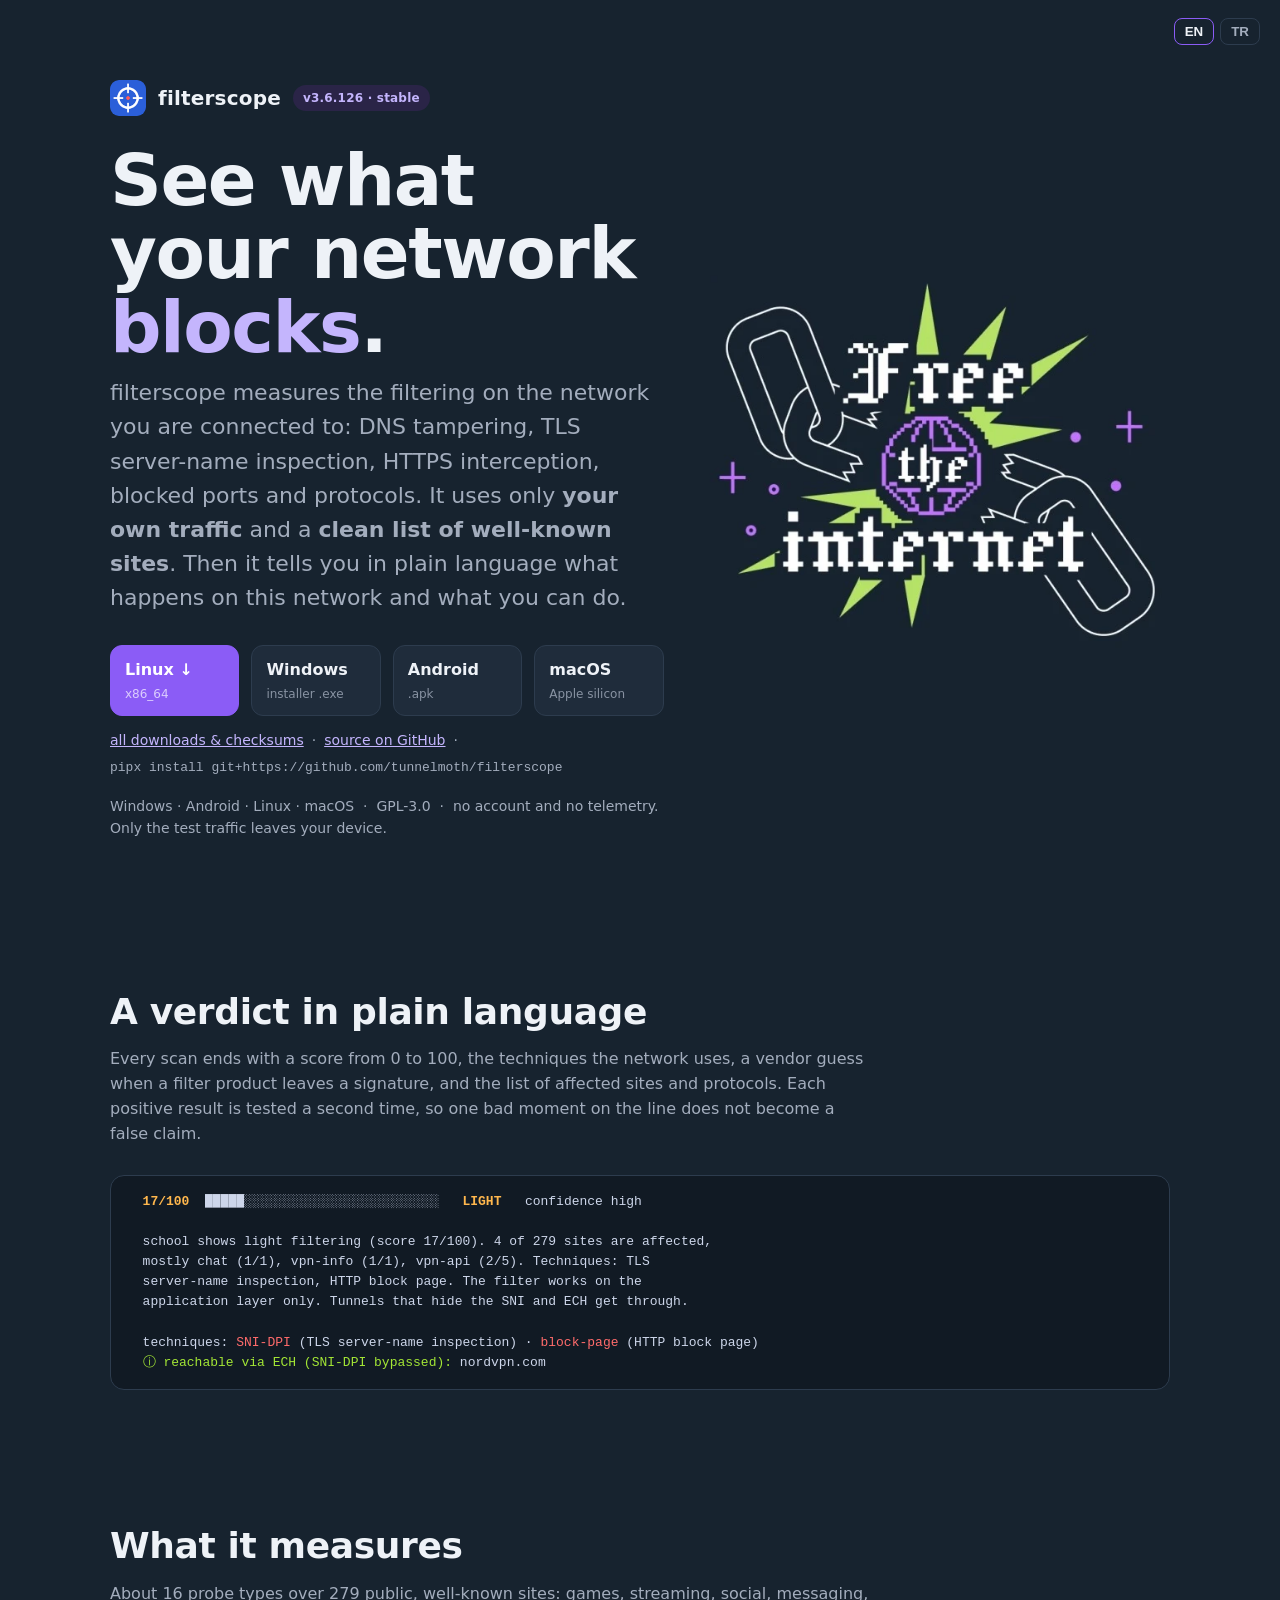
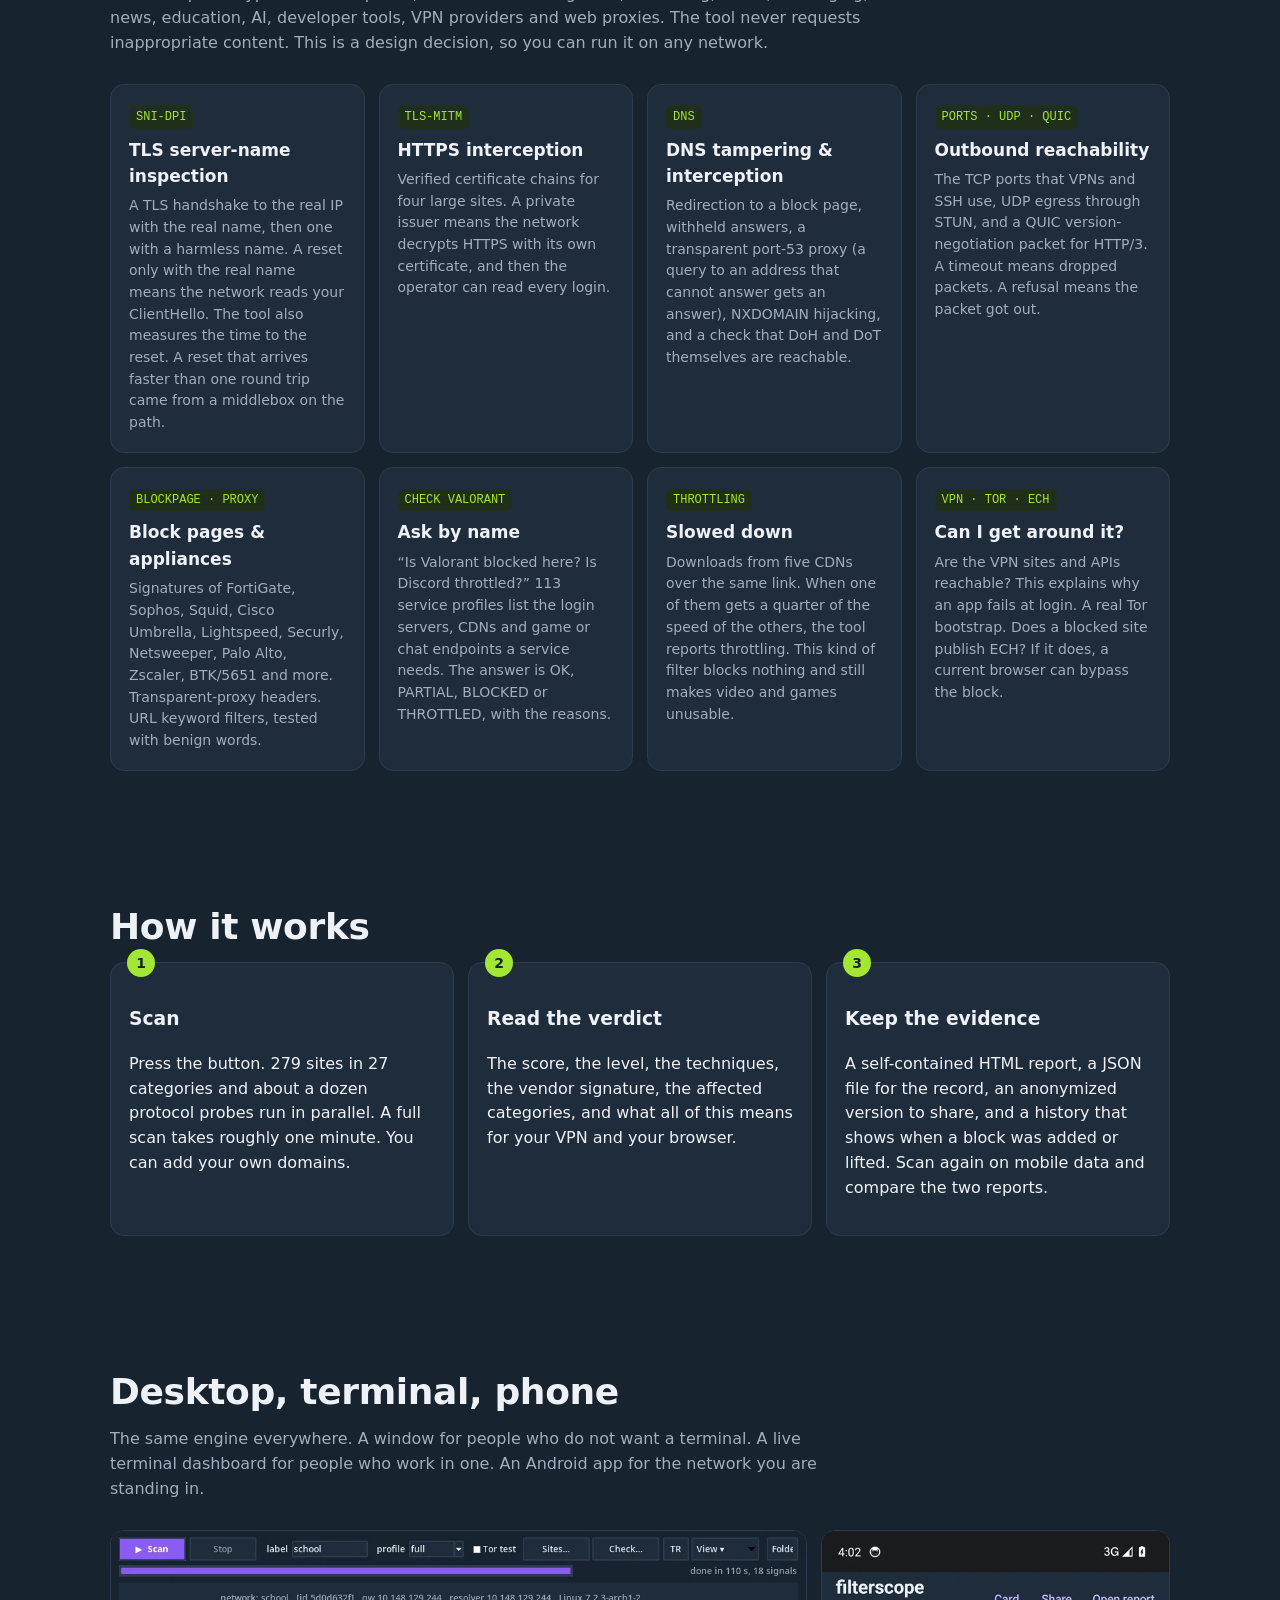
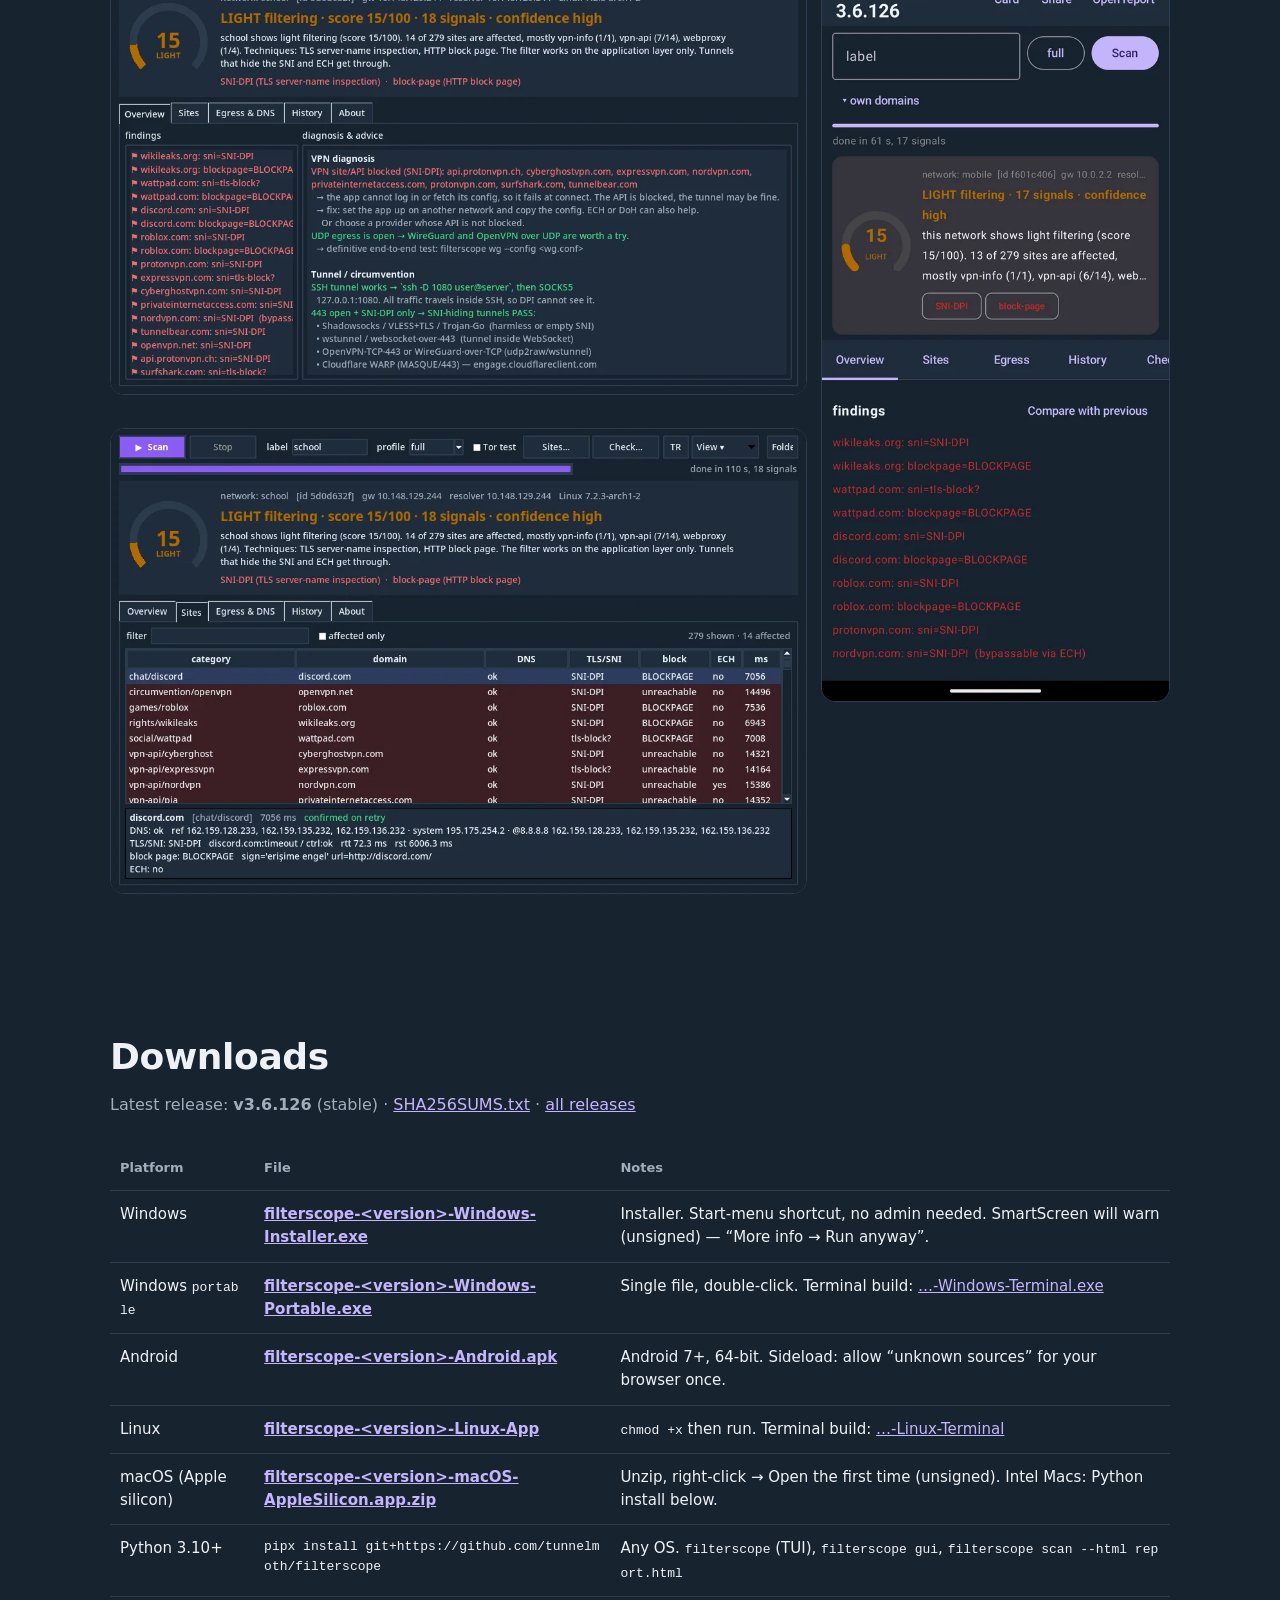
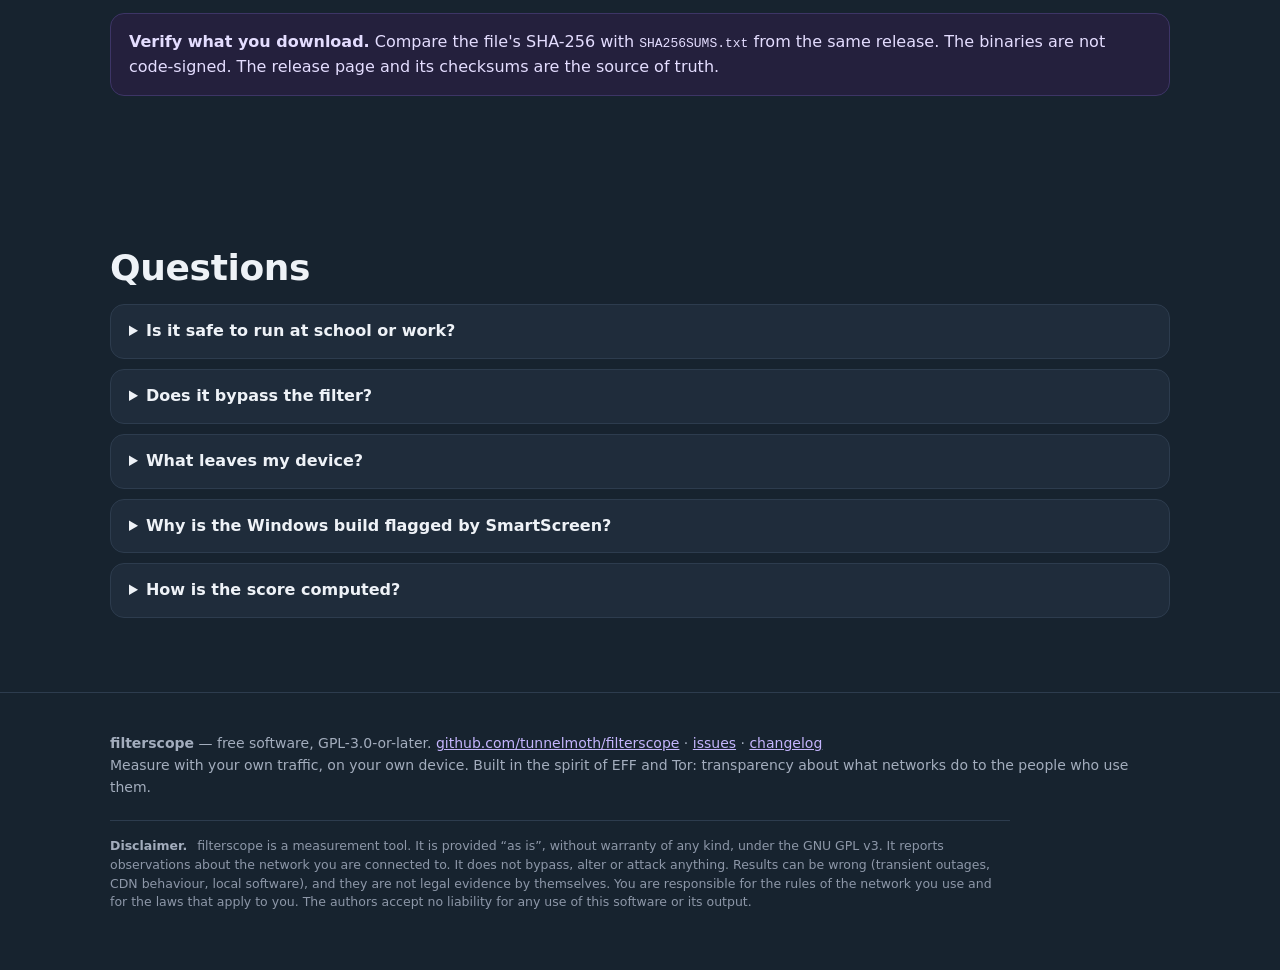
==== commit 4407ad47: "3.6.126 (stable): text register, refreshed dark-mode screenshots" ====
--- a/docs/index.html
+++ b/docs/index.html
@@ -7,19 +7,19 @@
 <meta name="description" content="filterscope measures the filtering and censorship on the network you are connected to, using only your own traffic and a clean list of well-known sites. Windows, Android, Linux, macOS. Free software.">
 <meta property="og:title" content="filterscope — see what your network blocks">
 <meta property="og:description" content="Measure DNS tampering, SNI-DPI, TLS interception, blocked ports and more. One click, evidence you can share.">
-<meta property="og:image" content="assets/gui-overview.webp">
+<meta property="og:image" content="assets/gui-overview.webp?v=3.6.126">
 <meta http-equiv="Content-Security-Policy" content="default-src 'self'; connect-src https://api.github.com; img-src 'self' data:; style-src 'self'; script-src 'self'; base-uri 'none'; form-action 'none'; frame-ancestors 'none'">
 <meta name="referrer" content="strict-origin-when-cross-origin">
 <meta name="theme-color" content="#17232f">
 <link rel="icon" href="assets/icon.png">
-<link rel="stylesheet" href="assets/site.css?v=3.6.117">
+<link rel="stylesheet" href="assets/site.css?v=3.6.126">
 </head>
 <body>
 
 <header class="hero">
   <div class="lang"><button id="lang-en" class="on" type="button">EN</button><button id="lang-tr" type="button">TR</button></div>
   <div class="wrap"><div class="txt">
-    <div class="brand"><img src="assets/icon.png" alt=""> filterscope <span class="pill" id="ver">v3.6.117 · stable</span></div>
+    <div class="brand"><img src="assets/icon.png" alt=""> filterscope <span class="pill" id="ver">v3.6.126 · stable</span></div>
     <h1 data-en>See what your network <span>blocks</span>.</h1>
     <h1 data-tr>Ağının neyi <span>engellediğini</span> gör.</h1>
     <p class="lead" data-en>filterscope measures the filtering on the network you are connected to: DNS tampering, TLS server-name inspection, HTTPS interception, blocked ports and protocols. It uses only <b>your own traffic</b> and a <b>clean list of well-known sites</b>. Then it tells you in plain language what happens on this network and what you can do.</p>
@@ -88,14 +88,14 @@
   <p class="sub" data-en>The same engine everywhere. A window for people who do not want a terminal. A live terminal dashboard for people who work in one. An Android app for the network you are standing in.</p>
   <p class="sub" data-tr>Her yerde aynı motor. Terminal istemeyenler için bir pencere. Terminalde çalışanlar için canlı bir pano. İçinde durduğun ağ için bir Android uygulaması.</p>
   <div class="shots">
-    <div><img src="assets/gui-overview.webp" alt="filterscope desktop window: score gauge, verdict, findings and advice" loading="lazy"><br><br><img src="assets/gui-sites.webp" alt="filterscope desktop window: sites tab with per-site DNS / TLS-SNI / block page verdicts" loading="lazy"></div>
-    <div><img src="assets/android.webp" alt="filterscope Android app showing a scan result" loading="lazy"></div>
+    <div><img src="assets/gui-overview.webp?v=3.6.126" alt="filterscope desktop window: score gauge, verdict, findings and advice" loading="lazy"><br><br><img src="assets/gui-sites.webp?v=3.6.126" alt="filterscope desktop window: sites tab with per-site DNS / TLS-SNI / block page verdicts" loading="lazy"></div>
+    <div><img src="assets/android.webp?v=3.6.126" alt="filterscope Android app showing a scan result" loading="lazy"></div>
   </div>
 </section>
 
 <section id="downloads">
   <h2 data-en>Downloads</h2><h2 data-tr>İndir</h2>
-  <p class="sub"><span data-en>Latest release:</span><span data-tr>Son sürüm:</span> <b id="ver2">v3.6.117</b> (stable) · <a id="sums" data-asset="SHA256SUMS.txt" href="https://github.com/tunnelmoth/filterscope/releases/latest">SHA256SUMS.txt</a> · <a href="https://github.com/tunnelmoth/filterscope/releases">all releases</a></p>
+  <p class="sub"><span data-en>Latest release:</span><span data-tr>Son sürüm:</span> <b id="ver2">v3.6.126</b> (stable) · <a id="sums" data-asset="SHA256SUMS.txt" href="https://github.com/tunnelmoth/filterscope/releases/latest">SHA256SUMS.txt</a> · <a href="https://github.com/tunnelmoth/filterscope/releases">all releases</a></p>
   <div class="tablewrap"><table id="dl">
     <thead><tr><th data-en>Platform</th><th data-tr>Platform</th><th data-en>File</th><th data-tr>Dosya</th><th data-en>Notes</th><th data-tr>Not</th></tr></thead>
     <tbody>
@@ -133,6 +133,6 @@
   </div>
 </div></footer>
 
-<script src="assets/site.js?v=3.6.117"></script>
+<script src="assets/site.js?v=3.6.126"></script>
 </body>
 </html>
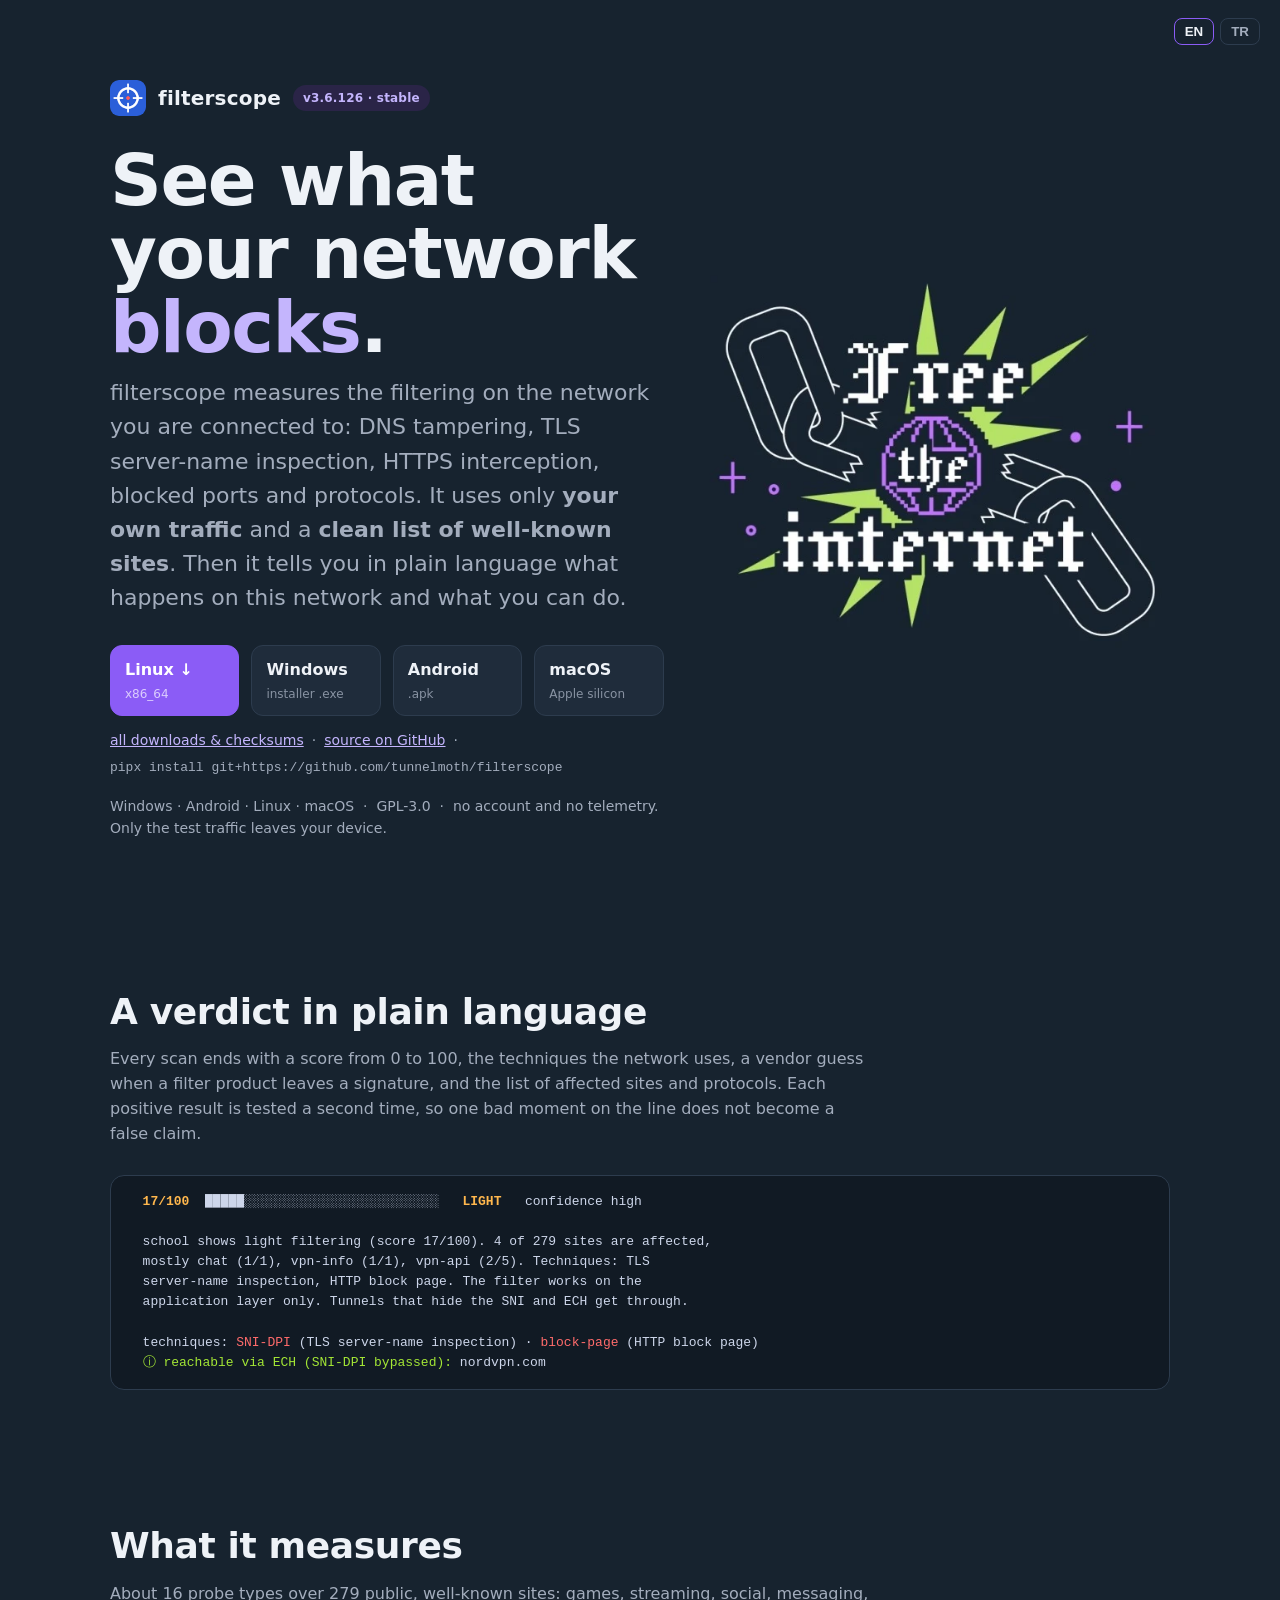
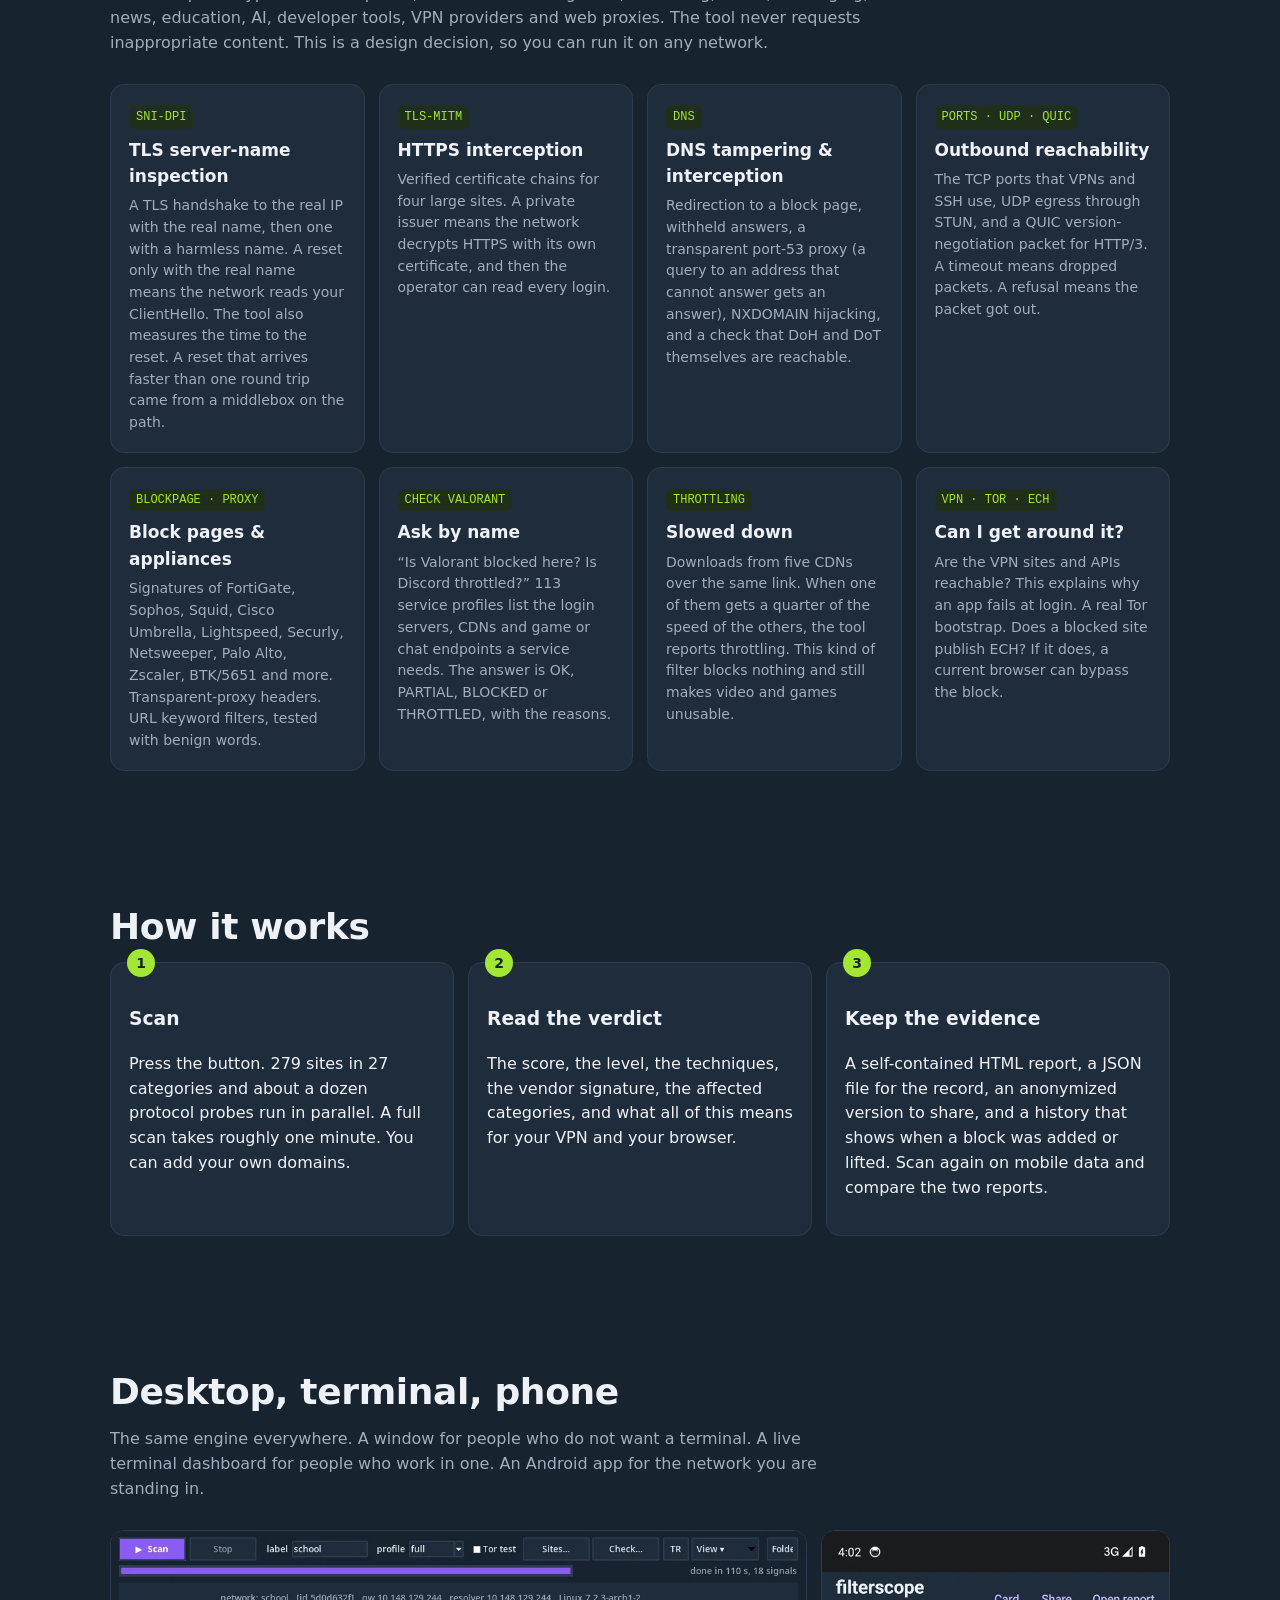
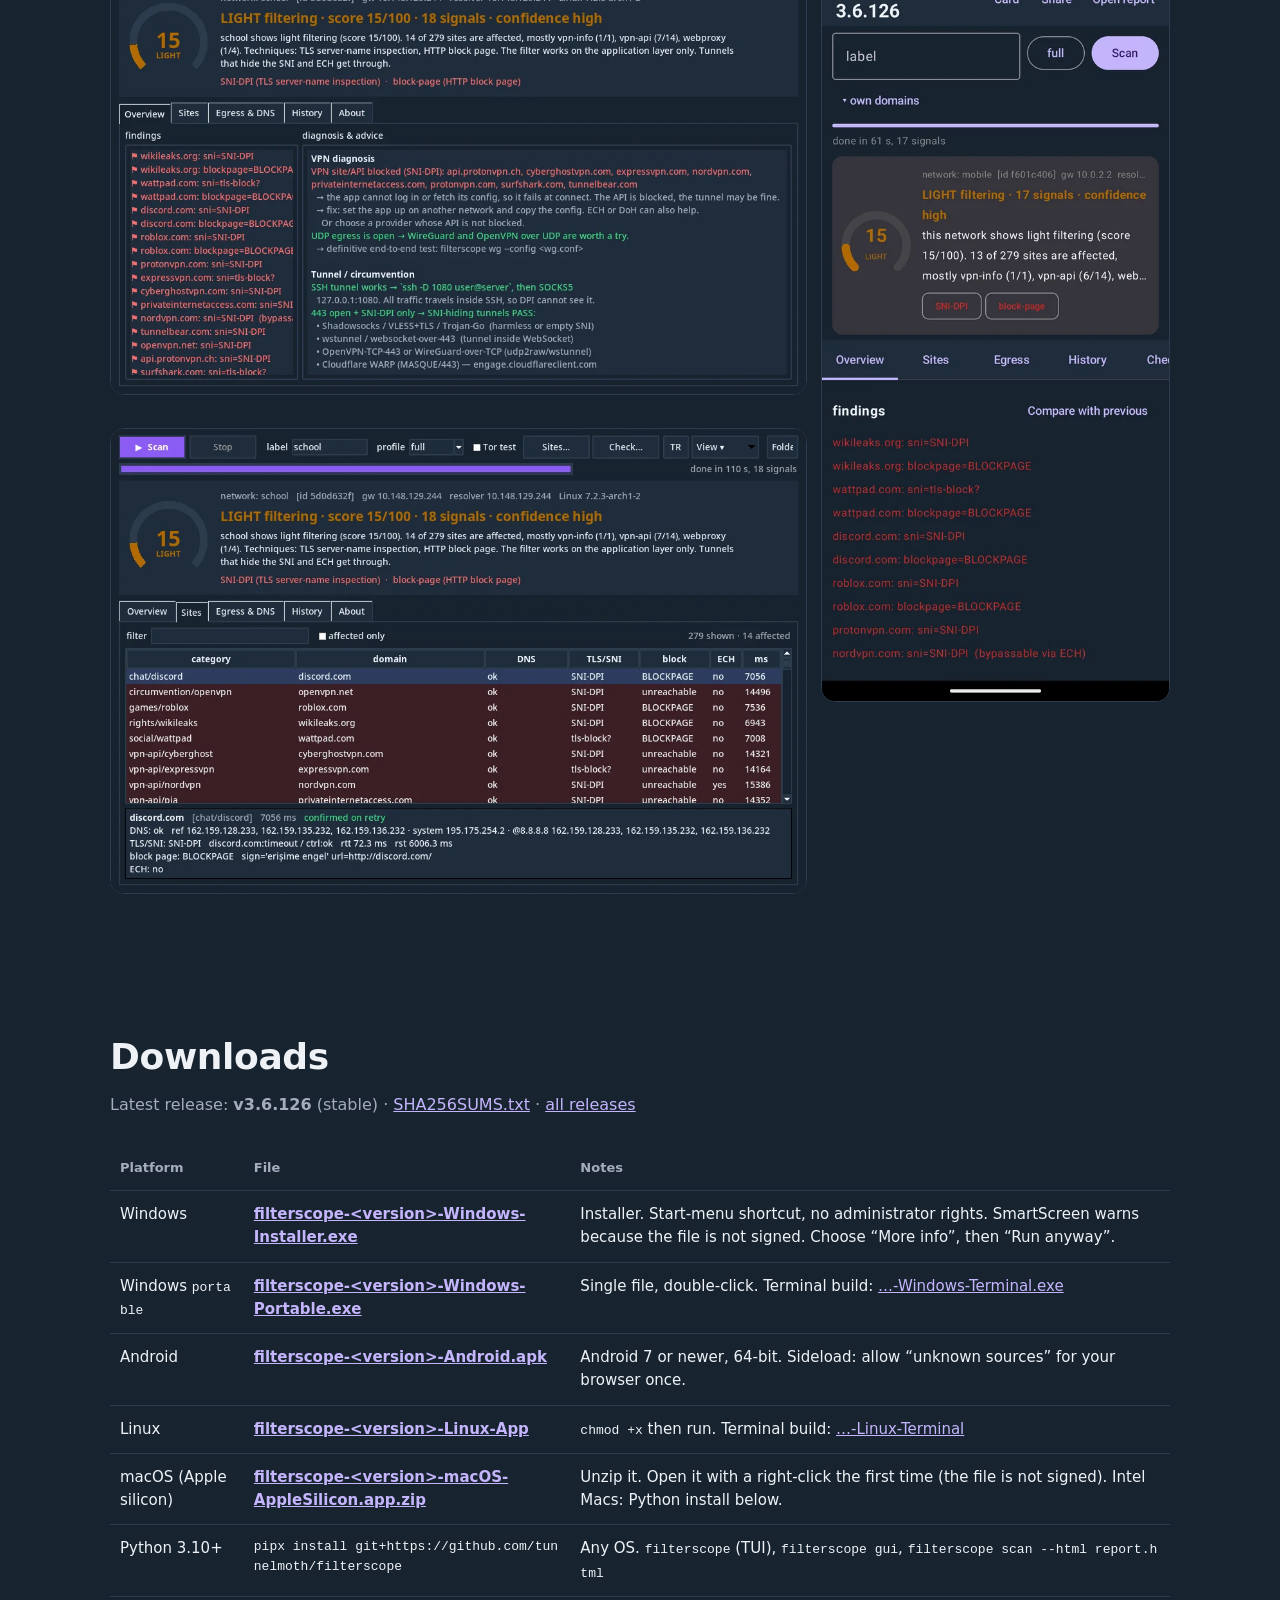
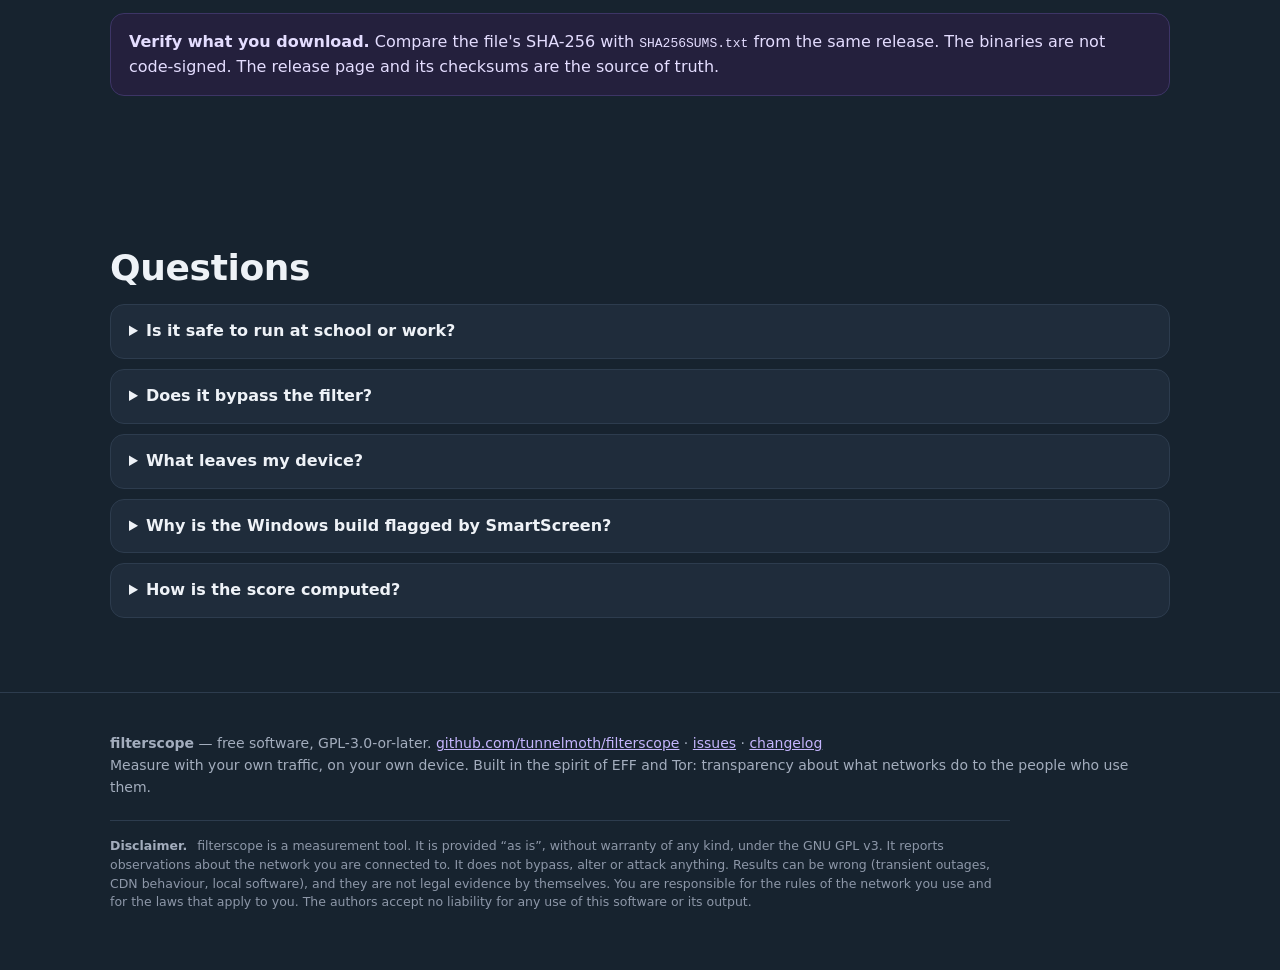
==== commit 230d6f20: "site: language buttons clickable on narrow screens (z-index), ?lang=tr fallback, Turkish copy polish" ====
--- a/docs/index.html
+++ b/docs/index.html
@@ -7,12 +7,12 @@
 <meta name="description" content="filterscope measures the filtering and censorship on the network you are connected to, using only your own traffic and a clean list of well-known sites. Windows, Android, Linux, macOS. Free software.">
 <meta property="og:title" content="filterscope — see what your network blocks">
 <meta property="og:description" content="Measure DNS tampering, SNI-DPI, TLS interception, blocked ports and more. One click, evidence you can share.">
-<meta property="og:image" content="assets/gui-overview.webp?v=3.6.126">
+<meta property="og:image" content="assets/gui-overview.webp?v=3.6.127">
 <meta http-equiv="Content-Security-Policy" content="default-src 'self'; connect-src https://api.github.com; img-src 'self' data:; style-src 'self'; script-src 'self'; base-uri 'none'; form-action 'none'; frame-ancestors 'none'">
 <meta name="referrer" content="strict-origin-when-cross-origin">
 <meta name="theme-color" content="#17232f">
 <link rel="icon" href="assets/icon.png">
-<link rel="stylesheet" href="assets/site.css?v=3.6.126">
+<link rel="stylesheet" href="assets/site.css?v=3.6.127">
 </head>
 <body>
 
@@ -46,7 +46,7 @@
 <section id="verdict">
   <h2 data-en>A verdict in plain language</h2><h2 data-tr>Düz cümlelerle bir hüküm</h2>
   <p class="sub" data-en>Every scan ends with a score from 0 to 100, the techniques the network uses, a vendor guess when a filter product leaves a signature, and the list of affected sites and protocols. Each positive result is tested a second time, so one bad moment on the line does not become a false claim.</p>
-  <p class="sub" data-tr>Her tarama 0 ile 100 arasında bir skor, ağın kullandığı teknikler, filtre ürünü imza bırakıyorsa bir üretici tahmini ve etkilenen site ve protokol listesiyle biter. Her pozitif sonuç ikinci kez test edilir. Böylece hattaki tek bir kötü an yanlış bir iddiaya dönüşmez.</p>
+  <p class="sub" data-tr>Her tarama 0 ile 100 arasında bir skor, ağın kullandığı teknikler, filtre ürünü imza bırakıyorsa ürün tahmini ve etkilenen site ve protokol listesiyle biter. Her pozitif sonuç ikinci kez test edilir. Böylece hattaki tek bir kötü an yanlış bir iddiaya dönüşmez.</p>
   <div class="verdict">  <b>17/100</b>  █████░░░░░░░░░░░░░░░░░░░░░░░░░   <b>LIGHT</b>   confidence high
 
   school shows light filtering (score 17/100). 4 of 279 sites are affected,
@@ -66,30 +66,30 @@
     <div class="card"><span class="k">SNI-DPI</span><h3 data-en>TLS server-name inspection</h3><h3 data-tr>TLS sunucu-adı denetimi</h3><p data-en>A TLS handshake to the real IP with the real name, then one with a harmless name. A reset only with the real name means the network reads your ClientHello. The tool also measures the time to the reset. A reset that arrives faster than one round trip came from a middlebox on the path.</p><p data-tr>Gerçek IP'ye gerçek adla bir TLS el sıkışması, sonra zararsız bir adla bir tane daha. Yalnızca gerçek adda kopuyorsa ağ ClientHello'nu okuyor demektir. Araç kopuşa kadar geçen süreyi de ölçer. Bir gidiş-dönüşten hızlı gelen kopuş, yol üstündeki bir ara cihazdan gelmiştir.</p></div>
     <div class="card"><span class="k">TLS-MITM</span><h3 data-en>HTTPS interception</h3><h3 data-tr>HTTPS'in kırılması</h3><p data-en>Verified certificate chains for four large sites. A private issuer means the network decrypts HTTPS with its own certificate, and then the operator can read every login.</p><p data-tr>Dört büyük site için doğrulanmış sertifika zincirleri. Özel bir imzalayıcı çıkarsa ağ HTTPS'i kendi sertifikasıyla çözüyor demektir ve işletmeci her girişi okuyabilir.</p></div>
     <div class="card"><span class="k">DNS</span><h3 data-en>DNS tampering &amp; interception</h3><h3 data-tr>DNS kurcalama ve müdahale</h3><p data-en>Redirection to a block page, withheld answers, a transparent port-53 proxy (a query to an address that cannot answer gets an answer), NXDOMAIN hijacking, and a check that DoH and DoT themselves are reachable.</p><p data-tr>Engel sayfasına yönlendirme, yutulan cevaplar, port-53'e transparan müdahale (cevap veremeyecek bir adrese giden sorgu cevap alıyor), NXDOMAIN kaçırma ve DoH ile DoT'un kendisinin erişilebilir olup olmadığı.</p></div>
-    <div class="card"><span class="k">PORTS · UDP · QUIC</span><h3 data-en>Outbound reachability</h3><h3 data-tr>Dışa erişim</h3><p data-en>The TCP ports that VPNs and SSH use, UDP egress through STUN, and a QUIC version-negotiation packet for HTTP/3. A timeout means dropped packets. A refusal means the packet got out.</p><p data-tr>VPN ve SSH'nin kullandığı TCP portları, STUN üzerinden UDP çıkışı ve HTTP/3 için bir QUIC sürüm-pazarlığı paketi. Zaman aşımı, paketlerin düşürüldüğü anlamına gelir. Red, paketin çıkabildiği anlamına gelir.</p></div>
+    <div class="card"><span class="k">PORTS · UDP · QUIC</span><h3 data-en>Outbound reachability</h3><h3 data-tr>Dışa erişim</h3><p data-en>The TCP ports that VPNs and SSH use, UDP egress through STUN, and a QUIC version-negotiation packet for HTTP/3. A timeout means dropped packets. A refusal means the packet got out.</p><p data-tr>VPN ve SSH'nin kullandığı TCP portları, STUN üzerinden UDP dışa erişimi ve HTTP/3 için bir QUIC sürüm-pazarlığı paketi. Zaman aşımı, paketlerin düşürüldüğü anlamına gelir. Reddedilme, paketin çıkabildiği anlamına gelir.</p></div>
     <div class="card"><span class="k">BLOCKPAGE · PROXY</span><h3 data-en>Block pages &amp; appliances</h3><h3 data-tr>Engel sayfaları ve cihazlar</h3><p data-en>Signatures of FortiGate, Sophos, Squid, Cisco Umbrella, Lightspeed, Securly, Netsweeper, Palo Alto, Zscaler, BTK/5651 and more. Transparent-proxy headers. URL keyword filters, tested with benign words.</p><p data-tr>FortiGate, Sophos, Squid, Cisco Umbrella, Lightspeed, Securly, Netsweeper, Palo Alto, Zscaler, BTK/5651 ve daha fazlasının imzaları. Transparan proxy başlıkları. Zararsız kelimelerle test edilen URL anahtar-kelime filtreleri.</p></div>
     <div class="card"><span class="k">CHECK VALORANT</span><h3 data-en>Ask by name</h3><h3 data-tr>İsimle sor</h3><p data-en>“Is Valorant blocked here? Is Discord throttled?” 113 service profiles list the login servers, CDNs and game or chat endpoints a service needs. The answer is OK, PARTIAL, BLOCKED or THROTTLED, with the reasons.</p><p data-tr>“Valorant burada engelli mi? Discord kısılıyor mu?” 113 servis profili, bir servisin ihtiyaç duyduğu giriş sunucularını, CDN'leri ve oyun veya sohbet uç noktalarını listeler. Cevap OK, KISMEN, ENGELLİ veya KISITLI olarak, nedenleriyle gelir.</p></div>
-    <div class="card"><span class="k">THROTTLING</span><h3 data-en>Slowed down</h3><h3 data-tr>Yavaşlatılmış</h3><p data-en>Downloads from five CDNs over the same link. When one of them gets a quarter of the speed of the others, the tool reports throttling. This kind of filter blocks nothing and still makes video and games unusable.</p><p data-tr>Aynı hat üzerinden beş CDN'den indirme. Biri diğerlerinin hızının çeyreğini alıyorsa araç kısıtlama bildirir. Bu tür filtre hiçbir şeyi engellemez ama videoyu ve oyunu kullanılmaz hâle getirir.</p></div>
-    <div class="card"><span class="k">VPN · TOR · ECH</span><h3 data-en>Can I get around it?</h3><h3 data-tr>Aşabilir miyim?</h3><p data-en>Are the VPN sites and APIs reachable? This explains why an app fails at login. A real Tor bootstrap. Does a blocked site publish ECH? If it does, a current browser can bypass the block.</p><p data-tr>VPN siteleri ve API'leri erişilebilir mi? Bu, bir uygulamanın girişte neden takıldığını açıklar. Gerçek bir Tor bootstrap'i. Engelli site ECH yayınlıyor mu? Yayınlıyorsa güncel bir tarayıcı engeli aşabilir.</p></div>
+    <div class="card"><span class="k">THROTTLING</span><h3 data-en>Slowed down</h3><h3 data-tr>Yavaşlatma</h3><p data-en>Downloads from five CDNs over the same link. When one of them gets a quarter of the speed of the others, the tool reports throttling. This kind of filter blocks nothing and still makes video and games unusable.</p><p data-tr>Aynı hat üzerinden beş CDN'den indirme. Biri diğerlerinin hızının çeyreğini alıyorsa araç kısıtlama bildirir. Bu tür filtre hiçbir şeyi engellemez ama videoyu ve oyunu kullanılmaz hâle getirir.</p></div>
+    <div class="card"><span class="k">VPN · TOR · ECH</span><h3 data-en>Can I get around it?</h3><h3 data-tr>Aşılabilir mi?</h3><p data-en>Are the VPN sites and APIs reachable? This explains why an app fails at login. A real Tor bootstrap. Does a blocked site publish ECH? If it does, a current browser can bypass the block.</p><p data-tr>VPN siteleri ve API'leri erişilebilir mi? Bu, bir uygulamanın girişte neden takıldığını açıklar. Gerçek bir Tor bootstrap'i. Engelli site ECH yayınlıyor mu? Yayınlıyorsa güncel bir tarayıcı engeli aşabilir.</p></div>
   </div>
 </section>
 
 <section id="how">
   <h2 data-en>How it works</h2><h2 data-tr>Nasıl çalışır</h2>
   <div class="steps">
-    <div class="step"><h3 data-en>Scan</h3><h3 data-tr>Tara</h3><p data-en>Press the button. 279 sites in 27 categories and about a dozen protocol probes run in parallel. A full scan takes roughly one minute. You can add your own domains.</p><p data-tr>Düğmeye bas. 27 kategoride 279 site ve yaklaşık bir düzine protokol sondası paralel koşar. Tam tarama kabaca bir dakika sürer. Kendi domainlerini ekleyebilirsin.</p></div>
-    <div class="step"><h3 data-en>Read the verdict</h3><h3 data-tr>Hükmü oku</h3><p data-en>The score, the level, the techniques, the vendor signature, the affected categories, and what all of this means for your VPN and your browser.</p><p data-tr>Skor, seviye, teknikler, üretici imzası, etkilenen kategoriler ve bütün bunların VPN'in ile tarayıcın için ne anlama geldiği.</p></div>
-    <div class="step"><h3 data-en>Keep the evidence</h3><h3 data-tr>Kanıtı sakla</h3><p data-en>A self-contained HTML report, a JSON file for the record, an anonymized version to share, and a history that shows when a block was added or lifted. Scan again on mobile data and compare the two reports.</p><p data-tr>Kendi başına açılan bir HTML rapor, kayıt için bir JSON dosyası, paylaşmak için anonim bir sürüm ve engelin ne zaman eklenip kaldırıldığını gösteren bir geçmiş. Mobil veride tekrar tara ve iki raporu karşılaştır.</p></div>
+    <div class="step"><h3 data-en>Scan</h3><h3 data-tr>Tara</h3><p data-en>Press the button. 279 sites in 27 categories and about a dozen protocol probes run in parallel. A full scan takes roughly one minute. You can add your own domains.</p><p data-tr>Düğmeye bas. 27 kategoride 279 site ve yaklaşık bir düzine protokol testi paralel koşar. Tam tarama kabaca bir dakika sürer. Kendi domainlerini ekleyebilirsin.</p></div>
+    <div class="step"><h3 data-en>Read the verdict</h3><h3 data-tr>Hükmü oku</h3><p data-en>The score, the level, the techniques, the vendor signature, the affected categories, and what all of this means for your VPN and your browser.</p><p data-tr>Skor, seviye, teknikler, filtre ürünü imzası, etkilenen kategoriler ve bütün bunların VPN'in ile tarayıcın için ne anlama geldiği.</p></div>
+    <div class="step"><h3 data-en>Keep the evidence</h3><h3 data-tr>Kanıtı sakla</h3><p data-en>A self-contained HTML report, a JSON file for the record, an anonymized version to share, and a history that shows when a block was added or lifted. Scan again on mobile data and compare the two reports.</p><p data-tr>Tek başına açılan bir HTML rapor, kayıt için bir JSON dosyası, paylaşmak için anonim bir sürüm ve engelin ne zaman eklenip kaldırıldığını gösteren bir geçmiş. Mobil veride tekrar tara ve iki raporu karşılaştır.</p></div>
   </div>
 </section>
 
 <section id="shots">
   <h2 data-en>Desktop, terminal, phone</h2><h2 data-tr>Masaüstü, terminal, telefon</h2>
   <p class="sub" data-en>The same engine everywhere. A window for people who do not want a terminal. A live terminal dashboard for people who work in one. An Android app for the network you are standing in.</p>
-  <p class="sub" data-tr>Her yerde aynı motor. Terminal istemeyenler için bir pencere. Terminalde çalışanlar için canlı bir pano. İçinde durduğun ağ için bir Android uygulaması.</p>
+  <p class="sub" data-tr>Her yerde aynı motor. Terminal görmek istemeyenler için bir pencere. Terminalde çalışanlar için canlı bir pano. İçinde durduğun ağ için bir Android uygulaması.</p>
   <div class="shots">
-    <div><img src="assets/gui-overview.webp?v=3.6.126" alt="filterscope desktop window: score gauge, verdict, findings and advice" loading="lazy"><br><br><img src="assets/gui-sites.webp?v=3.6.126" alt="filterscope desktop window: sites tab with per-site DNS / TLS-SNI / block page verdicts" loading="lazy"></div>
-    <div><img src="assets/android.webp?v=3.6.126" alt="filterscope Android app showing a scan result" loading="lazy"></div>
+    <div><img src="assets/gui-overview.webp?v=3.6.127" alt="filterscope desktop window: score gauge, verdict, findings and advice" loading="lazy"><br><br><img src="assets/gui-sites.webp?v=3.6.127" alt="filterscope desktop window: sites tab with per-site DNS / TLS-SNI / block page verdicts" loading="lazy"></div>
+    <div><img src="assets/android.webp?v=3.6.127" alt="filterscope Android app showing a scan result" loading="lazy"></div>
   </div>
 </section>
 
@@ -99,12 +99,12 @@
   <div class="tablewrap"><table id="dl">
     <thead><tr><th data-en>Platform</th><th data-tr>Platform</th><th data-en>File</th><th data-tr>Dosya</th><th data-en>Notes</th><th data-tr>Not</th></tr></thead>
     <tbody>
-      <tr><td>Windows</td><td><a class="dl" data-asset="-Windows-Installer.exe" href="https://github.com/tunnelmoth/filterscope/releases/latest">filterscope-&lt;version&gt;-Windows-Installer.exe</a></td><td data-en>Installer. Start-menu shortcut, no admin needed. SmartScreen will warn (unsigned) — “More info → Run anyway”.</td><td data-tr>Kurulum. Başlat menüsü kısayolu, yönetici gerekmez. SmartScreen uyarır (imzasız) — “Daha fazla bilgi → Yine de çalıştır”.</td></tr>
+      <tr><td>Windows</td><td><a class="dl" data-asset="-Windows-Installer.exe" href="https://github.com/tunnelmoth/filterscope/releases/latest">filterscope-&lt;version&gt;-Windows-Installer.exe</a></td><td data-en>Installer. Start-menu shortcut, no administrator rights. SmartScreen warns because the file is not signed. Choose “More info”, then “Run anyway”.</td><td data-tr>Kurulum. Başlat menüsü kısayolu, yönetici hakkı gerekmez. SmartScreen uyarır, çünkü dosya imzalı değil. “Daha fazla bilgi”, sonra “Yine de çalıştır” seç.</td></tr>
       <tr><td>Windows <span class="mono">portable</span></td><td><a class="dl" data-asset="-Windows-Portable.exe" href="https://github.com/tunnelmoth/filterscope/releases/latest">filterscope-&lt;version&gt;-Windows-Portable.exe</a></td><td data-en>Single file, double-click. Terminal build: <a data-asset="-Windows-Terminal.exe" href="https://github.com/tunnelmoth/filterscope/releases/latest">…-Windows-Terminal.exe</a></td><td data-tr>Tek dosya, çift tık. Terminal sürümü: <a data-asset="-Windows-Terminal.exe" href="https://github.com/tunnelmoth/filterscope/releases/latest">…-Windows-Terminal.exe</a></td></tr>
-      <tr><td>Android</td><td><a class="dl" data-asset="-Android.apk" href="https://github.com/tunnelmoth/filterscope/releases/latest">filterscope-&lt;version&gt;-Android.apk</a></td><td data-en>Android 7+, 64-bit. Sideload: allow “unknown sources” for your browser once.</td><td data-tr>Android 7+, 64-bit. Elle kurulum: tarayıcın için “bilinmeyen kaynaklar”a bir kez izin ver.</td></tr>
-      <tr><td>Linux</td><td><a class="dl" data-asset="-Linux-App" href="https://github.com/tunnelmoth/filterscope/releases/latest">filterscope-&lt;version&gt;-Linux-App</a></td><td data-en><span class="mono">chmod +x</span> then run. Terminal build: <a data-asset="-Linux-Terminal" href="https://github.com/tunnelmoth/filterscope/releases/latest">…-Linux-Terminal</a></td><td data-tr><span class="mono">chmod +x</span> sonra çalıştır. Terminal sürümü: <a data-asset="-Linux-Terminal" href="https://github.com/tunnelmoth/filterscope/releases/latest">…-Linux-Terminal</a></td></tr>
-      <tr><td>macOS (Apple silicon)</td><td><a class="dl" data-asset="-macOS-AppleSilicon.app.zip" href="https://github.com/tunnelmoth/filterscope/releases/latest">filterscope-&lt;version&gt;-macOS-AppleSilicon.app.zip</a></td><td data-en>Unzip, right-click → Open the first time (unsigned). Intel Macs: Python install below.</td><td data-tr>Aç, ilk seferde sağ tık → Aç (imzasız). Intel Mac: aşağıdaki Python kurulumu.</td></tr>
-      <tr><td>Python 3.10+</td><td class="mono">pipx install git+https://github.com/tunnelmoth/filterscope</td><td data-en>Any OS. <span class="mono">filterscope</span> (TUI), <span class="mono">filterscope gui</span>, <span class="mono">filterscope scan --html report.html</span></td><td data-tr>Her OS. <span class="mono">filterscope</span> (TUI), <span class="mono">filterscope gui</span>, <span class="mono">filterscope scan --html rapor.html</span></td></tr>
+      <tr><td>Android</td><td><a class="dl" data-asset="-Android.apk" href="https://github.com/tunnelmoth/filterscope/releases/latest">filterscope-&lt;version&gt;-Android.apk</a></td><td data-en>Android 7 or newer, 64-bit. Sideload: allow “unknown sources” for your browser once.</td><td data-tr>Android 7 veya üstü, 64-bit. Elle kurulum: tarayıcın için “bilinmeyen kaynaklar”a bir kez izin ver.</td></tr>
+      <tr><td>Linux</td><td><a class="dl" data-asset="-Linux-App" href="https://github.com/tunnelmoth/filterscope/releases/latest">filterscope-&lt;version&gt;-Linux-App</a></td><td data-en><span class="mono">chmod +x</span> then run. Terminal build: <a data-asset="-Linux-Terminal" href="https://github.com/tunnelmoth/filterscope/releases/latest">…-Linux-Terminal</a></td><td data-tr><span class="mono">chmod +x</span> ver, sonra çalıştır. Terminal sürümü: <a data-asset="-Linux-Terminal" href="https://github.com/tunnelmoth/filterscope/releases/latest">…-Linux-Terminal</a></td></tr>
+      <tr><td>macOS (Apple silicon)</td><td><a class="dl" data-asset="-macOS-AppleSilicon.app.zip" href="https://github.com/tunnelmoth/filterscope/releases/latest">filterscope-&lt;version&gt;-macOS-AppleSilicon.app.zip</a></td><td data-en>Unzip it. Open it with a right-click the first time (the file is not signed). Intel Macs: Python install below.</td><td data-tr>Zip'i aç. İlk seferde sağ tık ile aç (dosya imzasız). Intel Mac: aşağıdaki Python kurulumu.</td></tr>
+      <tr><td>Python 3.10+</td><td class="mono">pipx install git+https://github.com/tunnelmoth/filterscope</td><td data-en>Any OS. <span class="mono">filterscope</span> (TUI), <span class="mono">filterscope gui</span>, <span class="mono">filterscope scan --html report.html</span></td><td data-tr>Her işletim sistemi. <span class="mono">filterscope</span> (TUI), <span class="mono">filterscope gui</span>, <span class="mono">filterscope scan --html rapor.html</span></td></tr>
     </tbody>
   </table></div>
   <p class="note" style="margin-top:16px" data-en><b>Verify what you download.</b> Compare the file's SHA-256 with <span class="mono">SHA256SUMS.txt</span> from the same release. The binaries are not code-signed. The release page and its checksums are the source of truth.</p>
@@ -115,7 +115,7 @@
   <h2 data-en>Questions</h2><h2 data-tr>Sorular</h2>
   <details><summary data-en>Is it safe to run at school or work?</summary><summary data-tr>Okulda / işte çalıştırmak güvenli mi?</summary><p data-en>It connects only to well-known public sites (Wikipedia, BBC, GitHub, Signal, Khan Academy, WHO and similar) and to public test endpoints, in the same way a browser does. It never requests inappropriate content and it never attacks anything. It observes. Whether you may run software on a given network depends on the rules of that network.</p><p data-tr>Yalnızca tanınmış herkese açık sitelere (Wikipedia, BBC, GitHub, Signal, Khan Academy, WHO ve benzerleri) ve herkese açık test uç noktalarına, bir tarayıcı gibi bağlanır. Asla uygunsuz içerik istemez ve hiçbir şeye saldırmaz. Gözlemler. Bir ağda yazılım çalıştırıp çalıştıramayacağın o ağın kurallarına bağlıdır.</p></details>
   <details><summary data-en>Does it bypass the filter?</summary><summary data-tr>Filtreyi aşıyor mu?</summary><p data-en>No. It measures and explains. The advice section says which kinds of tunnel would work on this network. filterscope changes nothing on your device or on the network.</p><p data-tr>Hayır. Ölçer ve açıklar. Tavsiye bölümü bu ağda hangi tür tünelin çalışacağını söyler. filterscope cihazında veya ağda hiçbir şeyi değiştirmez.</p></details>
-  <details><summary data-en>What leaves my device?</summary><summary data-tr>Cihazımdan ne çıkıyor?</summary><p data-en>Only the test traffic: DNS queries, TLS handshakes and small HTTP requests to the sites in the list, plus one request to 1.1.1.1 that returns your country and Cloudflare location. There is no account, no telemetry and no reporting server. Reports stay in a folder on your device until you share them.</p><p data-tr>Yalnızca test trafiği: listedeki sitelere DNS sorguları, TLS el sıkışmaları ve küçük HTTP istekleri, artı ülkeni ve Cloudflare noktanı döndüren 1.1.1.1'e tek bir istek. Hesap, telemetri ve rapor sunucusu yoktur. Raporlar sen paylaşana kadar cihazındaki bir klasörde durur.</p></details>
+  <details><summary data-en>What leaves my device?</summary><summary data-tr>Cihazımdan ne çıkıyor?</summary><p data-en>Only the test traffic: DNS queries, TLS handshakes and small HTTP requests to the sites in the list, plus one request to 1.1.1.1 that returns your country and Cloudflare location. There is no account, no telemetry and no reporting server. Reports stay in a folder on your device until you share them.</p><p data-tr>Yalnızca test trafiği: listedeki sitelere DNS sorguları, TLS el sıkışmaları ve küçük HTTP istekleri, artı ülkeni ve Cloudflare konumunu döndüren 1.1.1.1'e tek bir istek. Hesap, telemetri ve rapor sunucusu yoktur. Raporlar sen paylaşana kadar cihazındaki bir klasörde durur.</p></details>
   <details><summary data-en>Why is the Windows build flagged by SmartScreen?</summary><summary data-tr>Windows sürümünü SmartScreen neden işaretliyor?</summary><p data-en>The file is not code-signed with a paid certificate. Verify the SHA-256 against the release's checksum file, then choose “More info” and “Run anyway”. The full source is on GitHub, and GitHub's own CI builds the binaries from that source.</p><p data-tr>Dosya ücretli bir sertifikayla kod-imzalı değildir. SHA-256'yı sürümün sağlama dosyasıyla doğrula, sonra “Daha fazla bilgi” ve “Yine de çalıştır” seç. Kaynağın tamamı GitHub'dadır ve ikili dosyaları GitHub'ın kendi CI'ı o kaynaktan derler.</p></details>
   <details><summary data-en>How is the score computed?</summary><summary data-tr>Skor nasıl hesaplanıyor?</summary><p data-en>The share of affected sites gives up to 50 points (damped for small scans). Each technique adds a weight, and TLS interception adds the most. Each blocked port adds 2 points. The total is capped at 100. Levels: 0 clean, 1 to 19 light, 20 to 44 moderate, 45 to 69 heavy, 70 and above severe. Every positive site result is tested a second time, and results that do not repeat are dropped.</p><p data-tr>Etkilenen site oranı en fazla 50 puan verir (küçük taramalarda sönümlü). Her teknik bir ağırlık ekler ve en çok HTTPS'in kırılması ekler. Engelli her port 2 puan ekler. Toplam 100 ile sınırlıdır. Seviyeler: 0 temiz, 1-19 hafif, 20-44 orta, 45-69 ağır, 70 ve üstü şiddetli. Pozitif her site sonucu ikinci kez test edilir ve tekrar etmeyen sonuçlar düşer.</p></details>
 </section>
@@ -133,6 +133,6 @@
   </div>
 </div></footer>
 
-<script src="assets/site.js?v=3.6.126"></script>
+<script src="assets/site.js?v=3.6.127"></script>
 </body>
 </html>
--- a/docs/assets/site.css
+++ b/docs/assets/site.css
@@ -45,7 +45,7 @@
 .faq details{background:var(--card);border:1px solid var(--line);border-radius:var(--r);padding:14px 18px;margin-bottom:10px}
 .faq summary{cursor:pointer;font-weight:700}.faq p{color:var(--mut);margin:10px 0 0}
 footer{padding:40px 0 60px;color:var(--mut);font-size:14px;border-top:1px solid var(--line)}
-.lang{position:absolute;top:18px;right:20px;display:flex;gap:6px}
+.lang{position:absolute;top:18px;right:20px;display:flex;gap:6px;z-index:10}
 .lang button{background:transparent;border:1px solid var(--line);color:var(--mut);border-radius:8px;padding:5px 10px;cursor:pointer;font-weight:600}
 .lang button.on{color:var(--fg);border-color:var(--acc)}
 [data-tr]{display:none}html[lang="tr"] [data-en]{display:none}html[lang="tr"] [data-tr]{display:revert}
